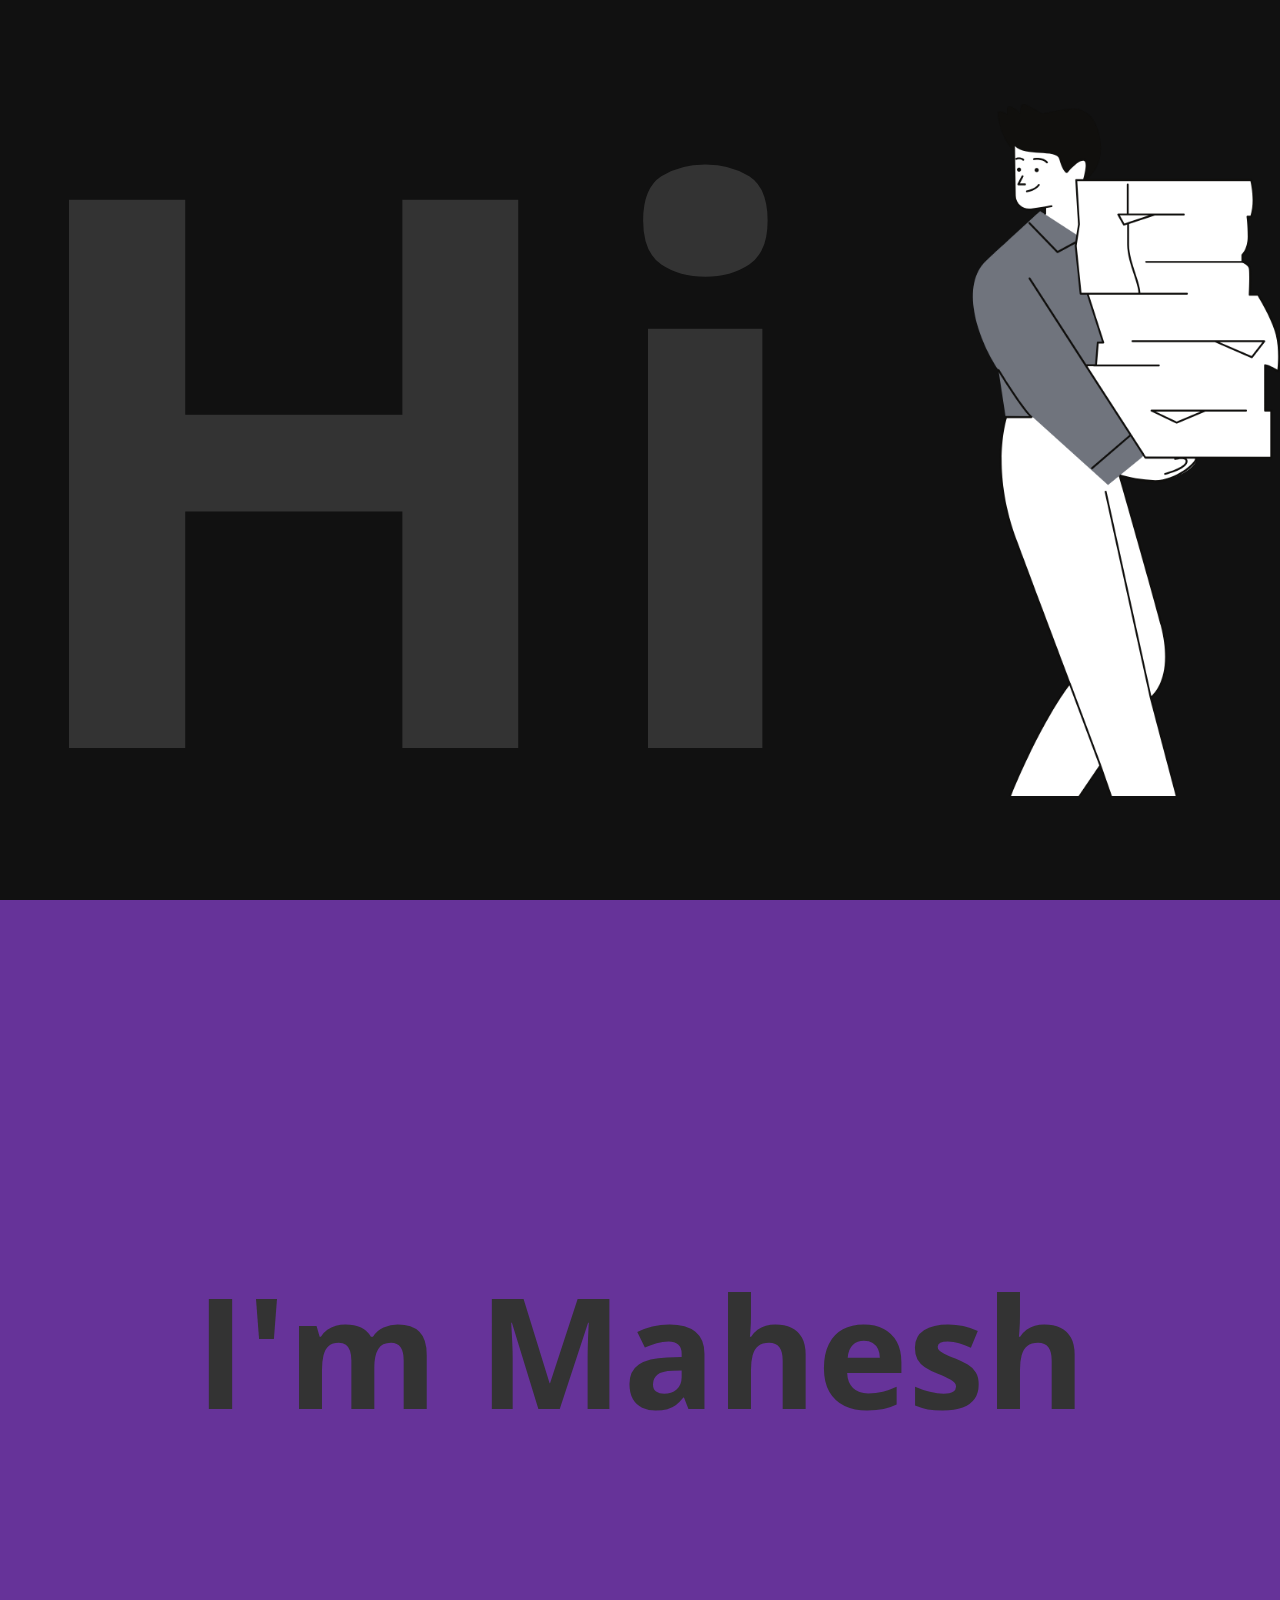
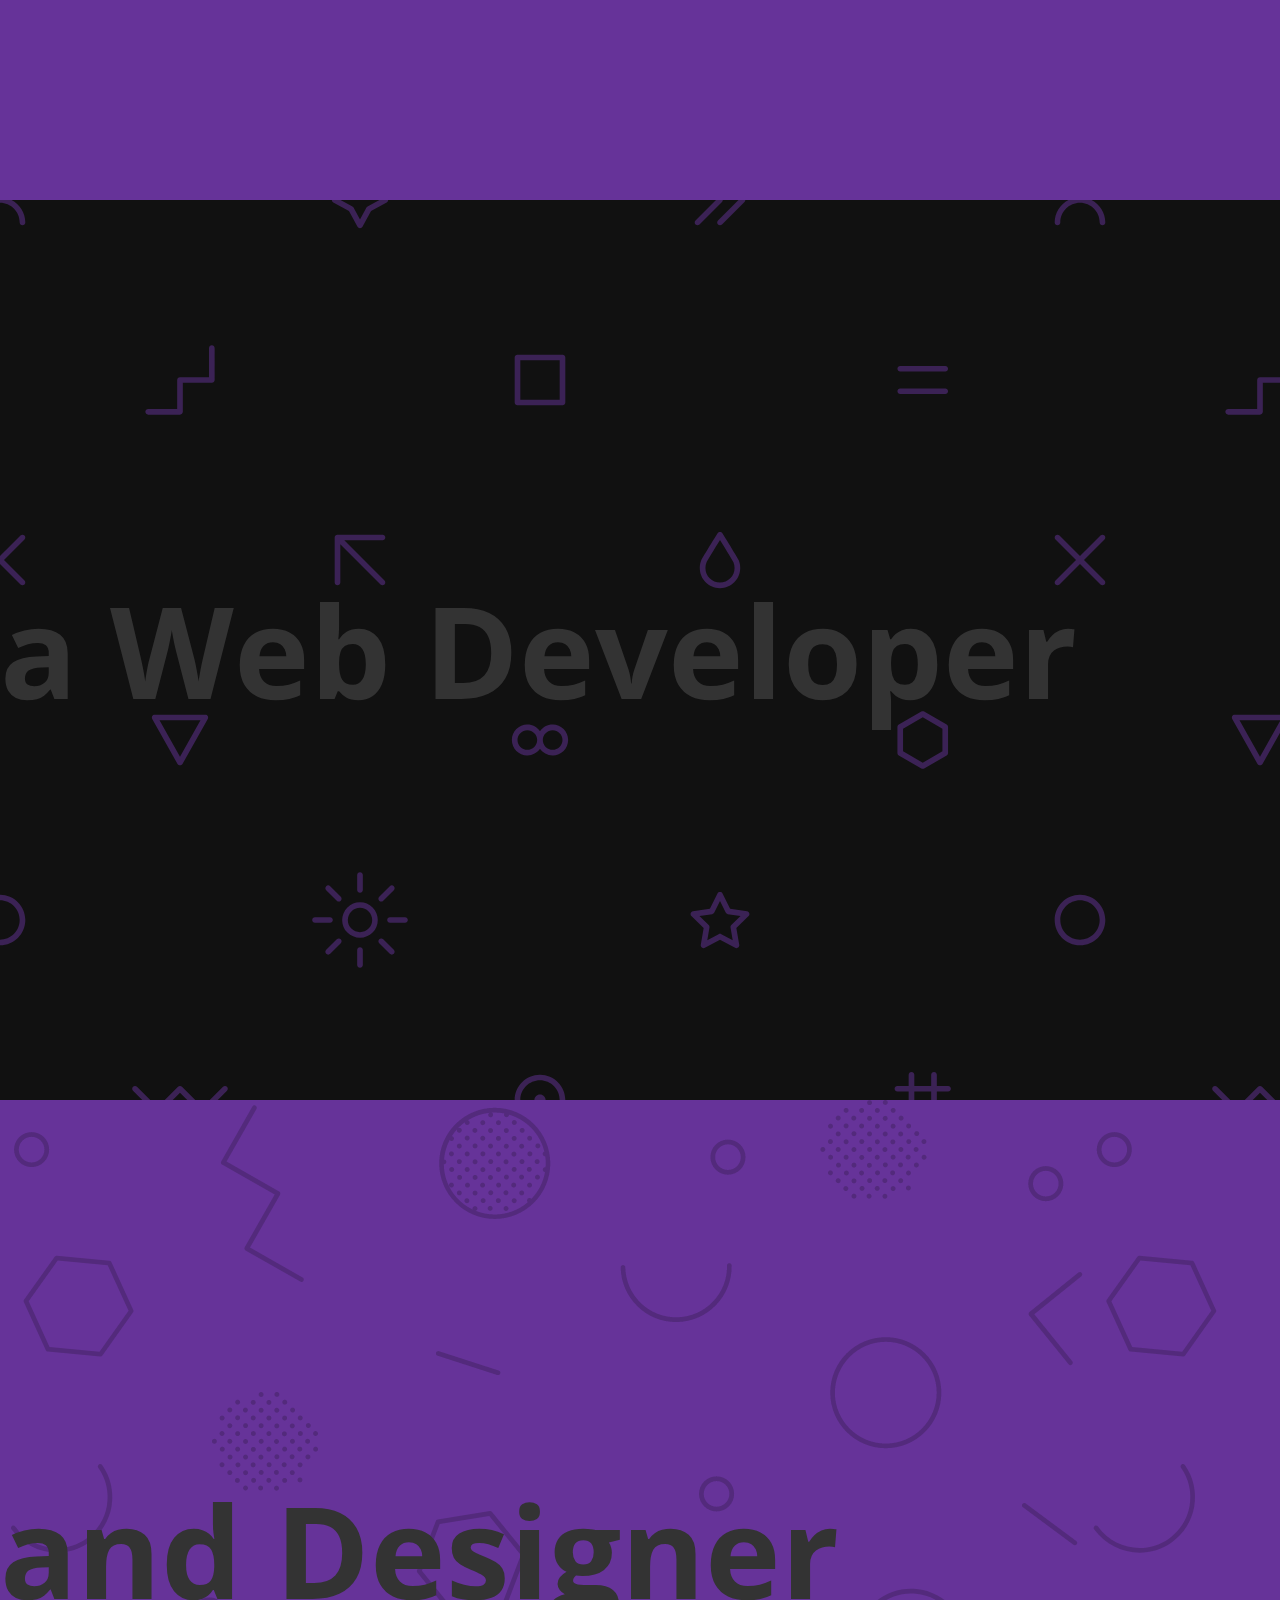
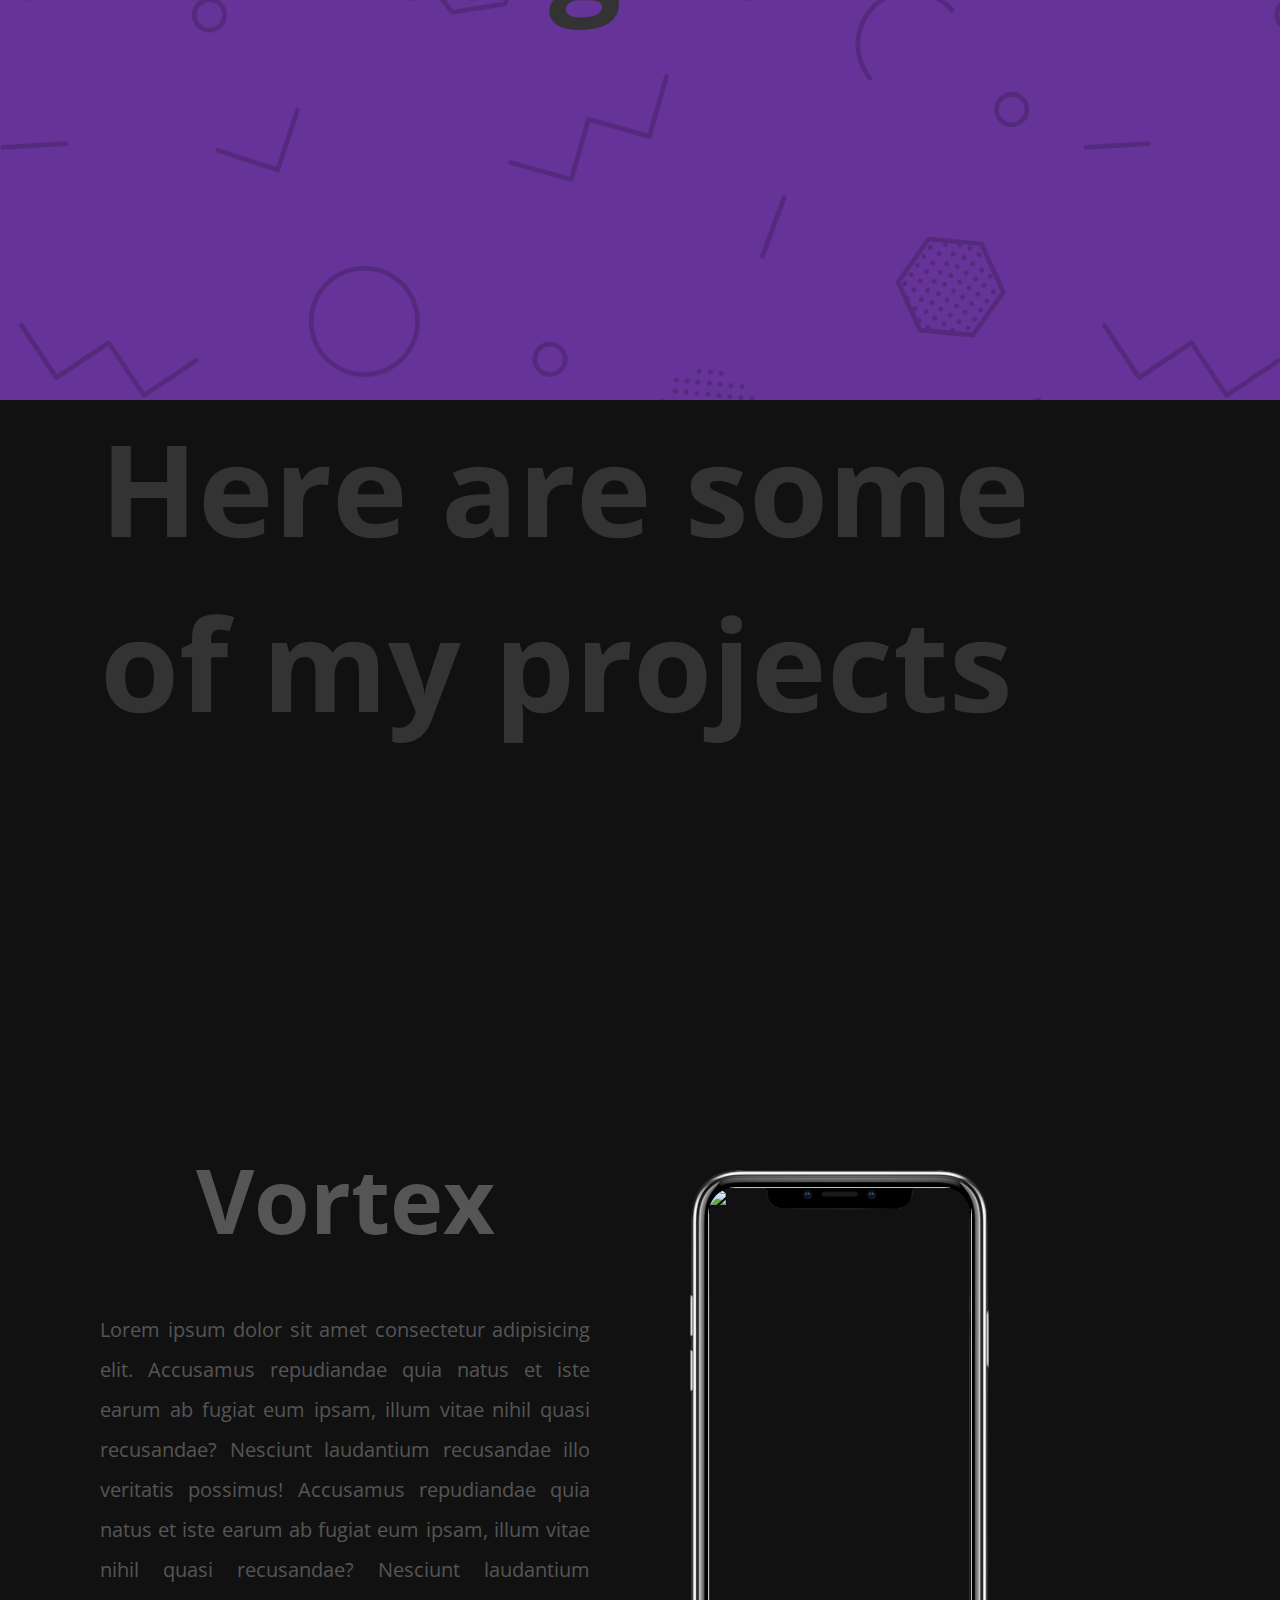
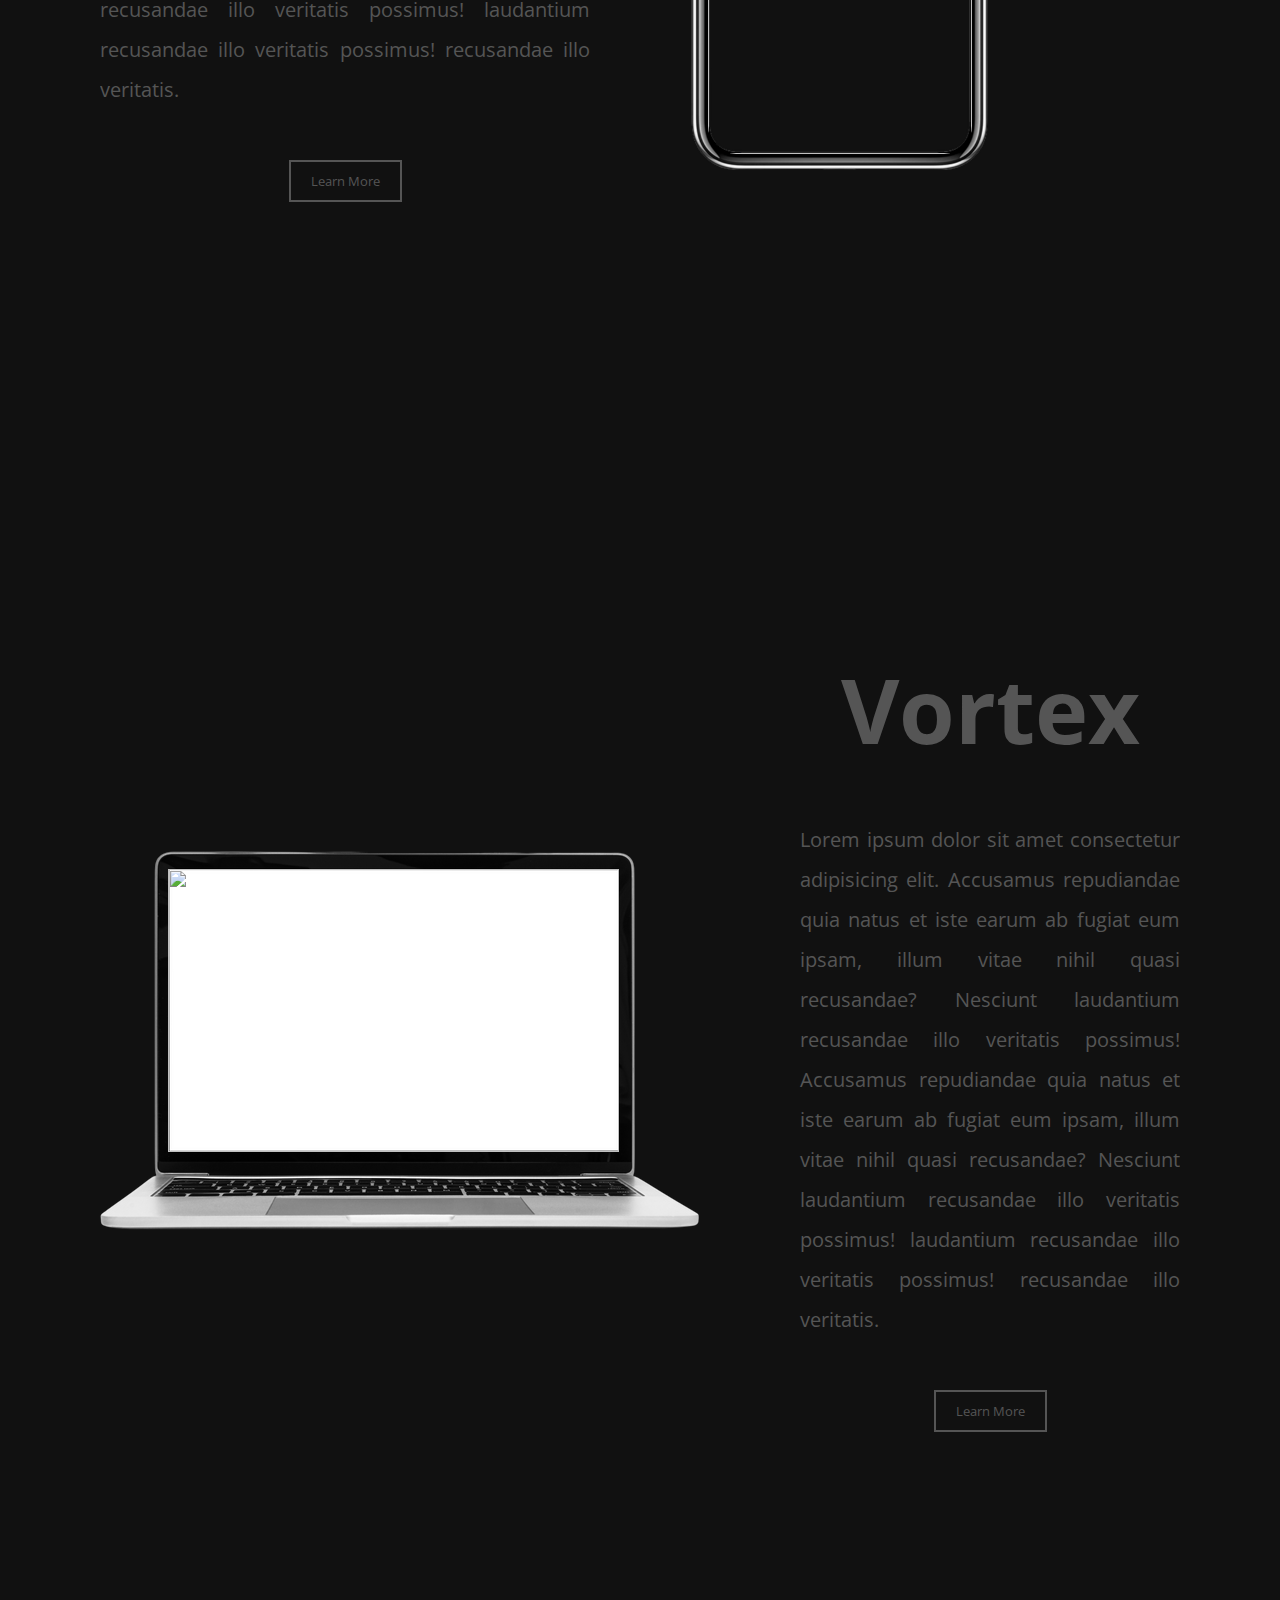
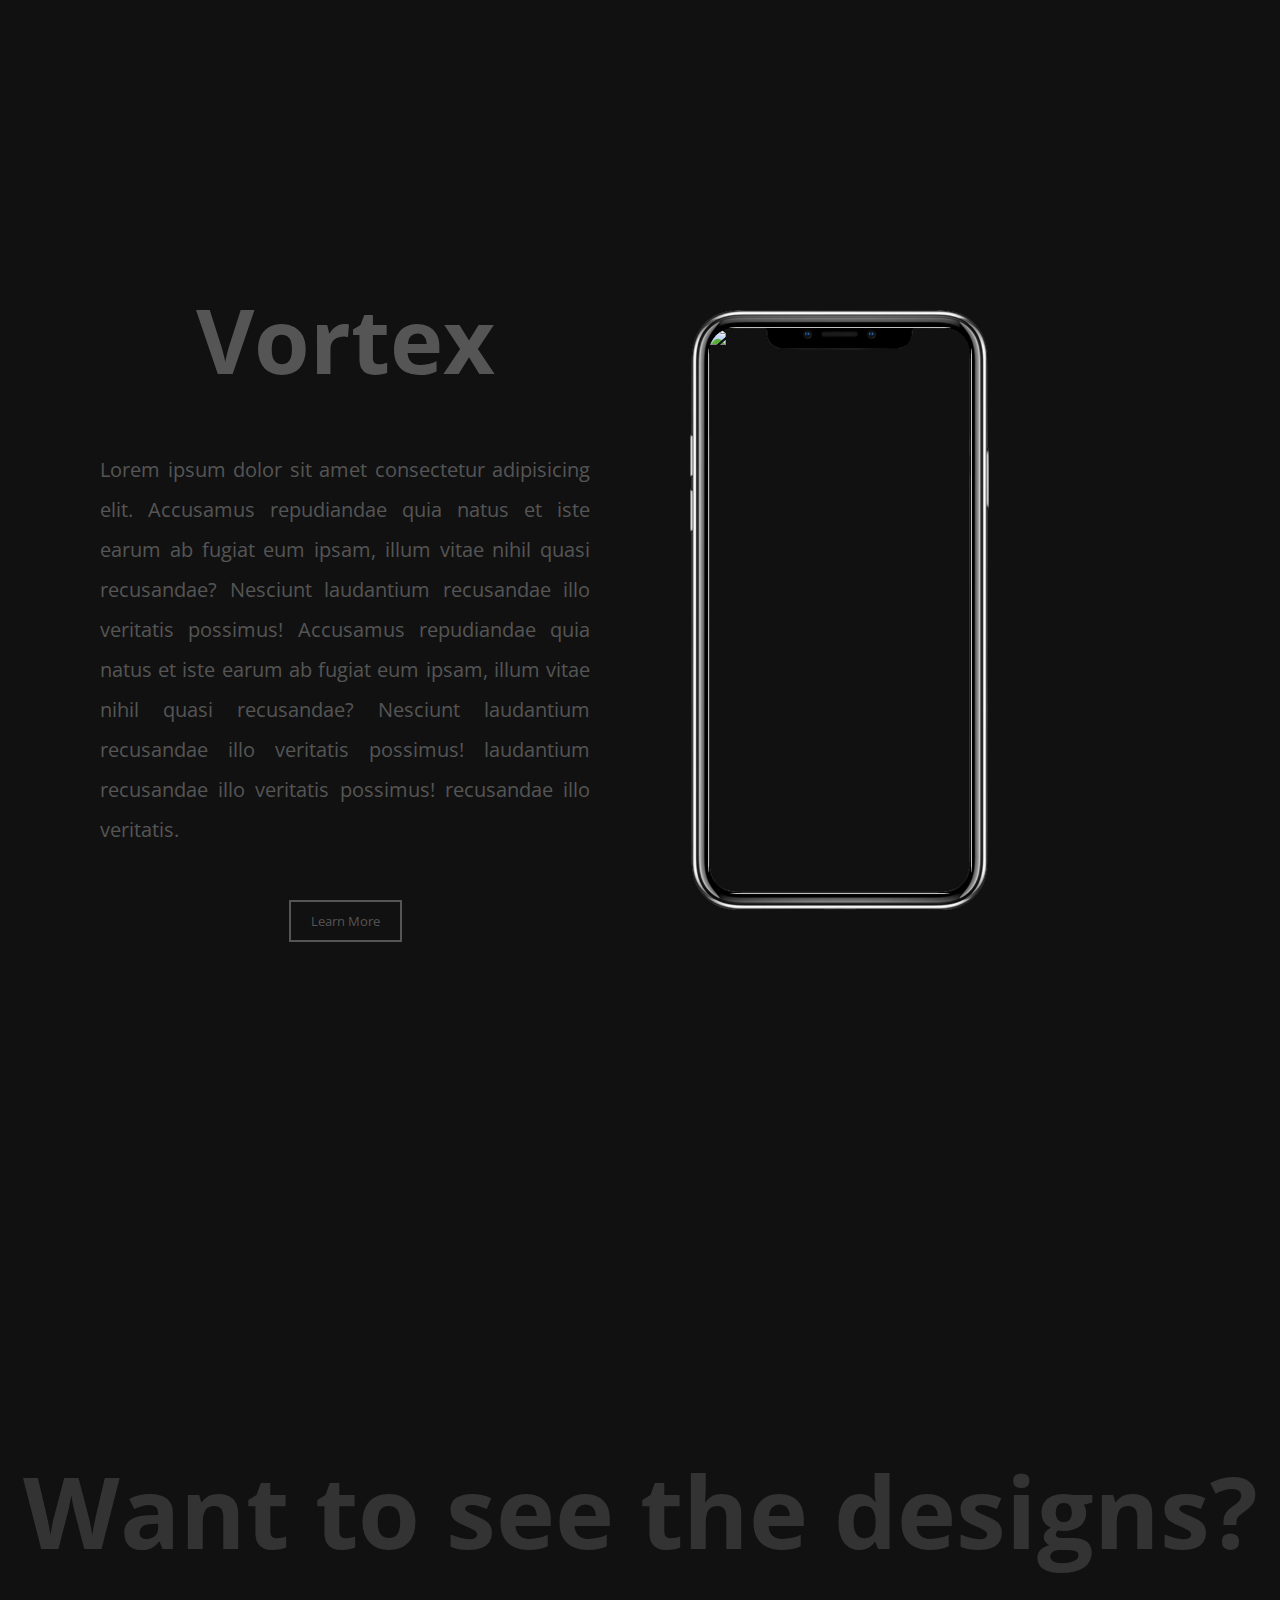
==== index.html @ a9315103 "v2.00.01" ====
<html lang="en">
  <head>
    <meta charset="UTF-8" />
    <meta http-equiv="X-UA-Compatible" content="IE=edge" />
    <meta name="viewport" content="width=device-width, initial-scale=1.0" />
    <title>Document</title>
    <link rel="stylesheet" href="./style.css" />
    <link
      href="https://fonts.googleapis.com/css2?family=Open+Sans:wght@300;400;500;600;700;800&display=swap"
      rel="stylesheet"
    />
  </head>
  <body>
    <div class="container">
      <!-- INTRODUCTION -->
      <div class="intro">
        <div class="salute">
          <div class="saluteTextContainer">
            <h1 class="saluteText">Hi</h1>
          </div>
          <div class="saluteImgContainer">
            <img src="./img/person.png" alt="" class="saluteImg" />
          </div>
        </div>
        <div class="nameContainer">
          <h2 class="name">I'm Mahesh</h2>
        </div>
        <div class="jobTitleContainer dark">
          <h2 class="jobTitle">a Web Developer</h2>
        </div>
        <div class="jobTitleContainer purple">
          <h2 class="jobTitle">and Designer</h2>
        </div>
      </div>
      <!-- PROJECTS -->
      <div class="projects">
        <h1 class="projectsTitle">Here are some of my projects</h1>
        <div class="project">
          <div class="phone">
            <img src="./img/phone.png" alt="" />
            <div class="phoneScreen">
              <img src="./img/phoneApp.png" alt="" class="phoneApp" />
            </div>
          </div>
          <div class="projectDetail">
            <h1 class="projectTitle">Vortex</h1>
            <p class="projectDesc">
              Lorem ipsum dolor sit amet consectetur adipisicing elit. Accusamus
              repudiandae quia natus et iste earum ab fugiat eum ipsam, illum
              vitae nihil quasi recusandae? Nesciunt laudantium recusandae illo
              veritatis possimus! Accusamus repudiandae quia natus et iste earum
              ab fugiat eum ipsam, illum vitae nihil quasi recusandae? Nesciunt
              laudantium recusandae illo veritatis possimus! laudantium
              recusandae illo veritatis possimus! recusandae illo veritatis.
            </p>
            <button class="projectButton">Learn More</button>
          </div>
        </div>
        <div class="project">
          <div class="laptop">
            <img src="./img/laptop.png" alt="" />
            <div class="laptopScreen">
              <img src="./img/laptopApp.png" alt="" class="laptopApp" />
            </div>
          </div>
          <div class="projectDetail">
            <h1 class="projectTitle">Vortex</h1>
            <p class="projectDesc">
              Lorem ipsum dolor sit amet consectetur adipisicing elit. Accusamus
              repudiandae quia natus et iste earum ab fugiat eum ipsam, illum
              vitae nihil quasi recusandae? Nesciunt laudantium recusandae illo
              veritatis possimus! Accusamus repudiandae quia natus et iste earum
              ab fugiat eum ipsam, illum vitae nihil quasi recusandae? Nesciunt
              laudantium recusandae illo veritatis possimus! laudantium
              recusandae illo veritatis possimus! recusandae illo veritatis.
            </p>
            <button class="projectButton">Learn More</button>
          </div>
        </div>
        <div class="project">
          <div class="phone">
            <img src="./img/phone.png" alt="" />
            <div class="phoneScreen">
              <img src="./img/phoneApp.png" alt="" class="phoneApp" />
            </div>
          </div>
          <div class="projectDetail">
            <h1 class="projectTitle">Vortex</h1>
            <p class="projectDesc">
              Lorem ipsum dolor sit amet consectetur adipisicing elit. Accusamus
              repudiandae quia natus et iste earum ab fugiat eum ipsam, illum
              vitae nihil quasi recusandae? Nesciunt laudantium recusandae illo
              veritatis possimus! Accusamus repudiandae quia natus et iste earum
              ab fugiat eum ipsam, illum vitae nihil quasi recusandae? Nesciunt
              laudantium recusandae illo veritatis possimus! laudantium
              recusandae illo veritatis possimus! recusandae illo veritatis.
            </p>
            <button class="projectButton">Learn More</button>
          </div>
        </div>
      </div>
      <!-- GITHUB -->
      <div class="githubContainer">
        <h1 class="githubTitle"><a href="https://drive.google.com/drive/folders/1Fed4JRxrimyX63q8cF1xbkT1k_Ne8HgR?usp=drive_link">Want to see the designs?</a></h1>
        <div class="githubChart">
          <div class="dates">
            <span>Jan</span>
            <span>Feb</span>
            <span>Mar</span>
            <span>Apr</span>
            <span>May</span>
            <span>Jun</span>
            <span>Jul</span>
            <span>Agu</span>
            <span>Sep</span>
            <span>Oct</span>
            <span>Nov</span>
            <span>Dec</span>
          </div>
          <div class="boxContainer"></div>
          <h1 class="githubTitle">ON GITHUB</h1>
        </div>
        <div class="githubSm">
          <a href="">
            <img src="./img/github.png" alt="" />
          </a>
          <h2>Find Me on Github</h2>
        </div>
      </div>
    </div>
    <script src="./app.js"></script>
  </body>
</html>
---- style.css ----
* {
  padding: 0;
  margin: 0;
  font-family: "Open Sans", sans-serif;
}

.container {
  background-color: #111;
  overflow: hidden;
}

.salute {
  height: 100vh;
  display: flex;
  align-items: center;
  overflow: hidden;
}

a {
  color: #333 !important;

  text-decoration: none;
}

.saluteTextContainer {
  flex: 3;
}

.saluteImgContainer {
  flex: 1;
}

.saluteText {
  color: #333;
  font-size: 60vw;
  cursor: default;
}

.saluteImg {
  width: 100%;
}

.nameContainer {
  height: 100vh;
  background-color: rebeccapurple;
}

.name {
  font-size: 12vw;
  color: #333;
  cursor: default;
  text-align: center;
  line-height: 100vh;
}

.jobTitleContainer {
  height: 100vh;
}

.dark {
  background: url("./img/bg1.png");
}

.purple {
  background: rebeccapurple url("./img/bg2.png");
}

.jobTitle {
  font-size: 10vw;
  color: #333;
  line-height: 100vh;
  cursor: default;
}

.projects {
  display: flex;
  flex-direction: column;
  gap: 30vh;
  padding: 0px 100px;
}

.projectsTitle {
  font-size: 10vw;
  color: #333;
}

.project {
  display: flex;
  align-items: center;
  gap: 100px;
  height: 100vh;
  overflow: hidden;
}

.project:nth-child(2n) {
  flex-direction: row-reverse;
}

.phone {
  flex: 1;
  width: 300px;
  height: 600px;
  position: relative;
}

.phoneScreen {
  width: 264px;
  height: 567px;
  position: absolute;
  top: 17px;
  left: 18px;
  border-radius: 28px;
  overflow: scroll;
}

.phoneScreen::-webkit-scrollbar {
  display: none;
}

.phoneApp {
  width: 100%;
}

.projectDetail {
  flex: 1;
  display: flex;
  flex-direction: column;
  gap: 50px;
  align-items: center;
}

.projectTitle {
  font-size: 7vw;
  color: #555;
}

.projectDesc {
  font-size: 20px;
  color: #555;
  text-align: justify;
  line-height: 40px;
}

.projectButton {
  padding: 10px 20px;
  background-color: transparent;
  border: 2px solid #555;
  color: #555;
  cursor: pointer;
  position: relative;
  overflow: hidden;
}

.projectButton::after {
  content: "View Demo";
  width: 100%;
  height: 100%;
  position: absolute;
  top: 0;
  left: -100%;
  transition: 1s all;
  display: flex;
  align-items: center;
  justify-content: center;
  background-color: #555;
  color: #222;
}

.projectButton:hover.projectButton::after {
  transform: translateX(100%);
}

.laptop {
  width: 600px;
  height: 379px;
  flex: 1;
  position: relative;
}

.laptopScreen {
  width: 451px;
  height: 283px;
  position: absolute;
  top: 18px;
  left: 68px;
  overflow: scroll;
}

.laptopApp {
  width: 100%;
}

.laptopScreen::-webkit-scrollbar {
  display: none;
}

.githubContainer {
  height: 100vh;
  display: flex;
  flex-direction: column;
  align-items: center;
  justify-content: space-around;
}

.githubTitle {
  cursor: pointer;
  font-size: 100px;
  color: #333 !important;
}

.githubChart {
  display: none;
  width: 820px;
  text-align: center;
}

.dates {
  padding: 10px;
  color: #555;
  font-size: 12px;
  display: flex;
  justify-content: space-between;
}

.boxContainer {
  display: flex;
  flex-wrap: wrap;
  gap: 5px;
}

.box {
  width: 15px;
  height: 15px;
  background-color: #171c25;
  border-radius: 2px;
  cursor: pointer;
  transition: 3s all ease;
}

.active:nth-child(4n) {
  background-color: #195b2c;
}

.githubChart:hover .active:nth-child(2n+1) {
  background-color: #195b2c;
}

.githubChart:hover .active:nth-child(2n) {
  background-color: #063f24;
}

.githubSm {
  display: none;
}

@media screen and (max-width:1024px) {

  .projects {
    padding: 0 30px;
    text-align: center;
  }

  .project {
    flex-direction: column;
    height: max-content;
  }

  .project:nth-child(2n) {
    flex-direction: column;
  }

  .phone,
  .laptop {
    transform: none !important;
  }

  .githubChart {
    display: none;
  }

  .githubTitle {
    color: white;
    text-align: center;
    font-size: 10vw;
  }

  .githubSm {
    display: none;
    flex-direction: column;
    align-items: center;
    gap: 20px;
    color: #555;
    font-size: 30px;
    text-align: center;
  }
}
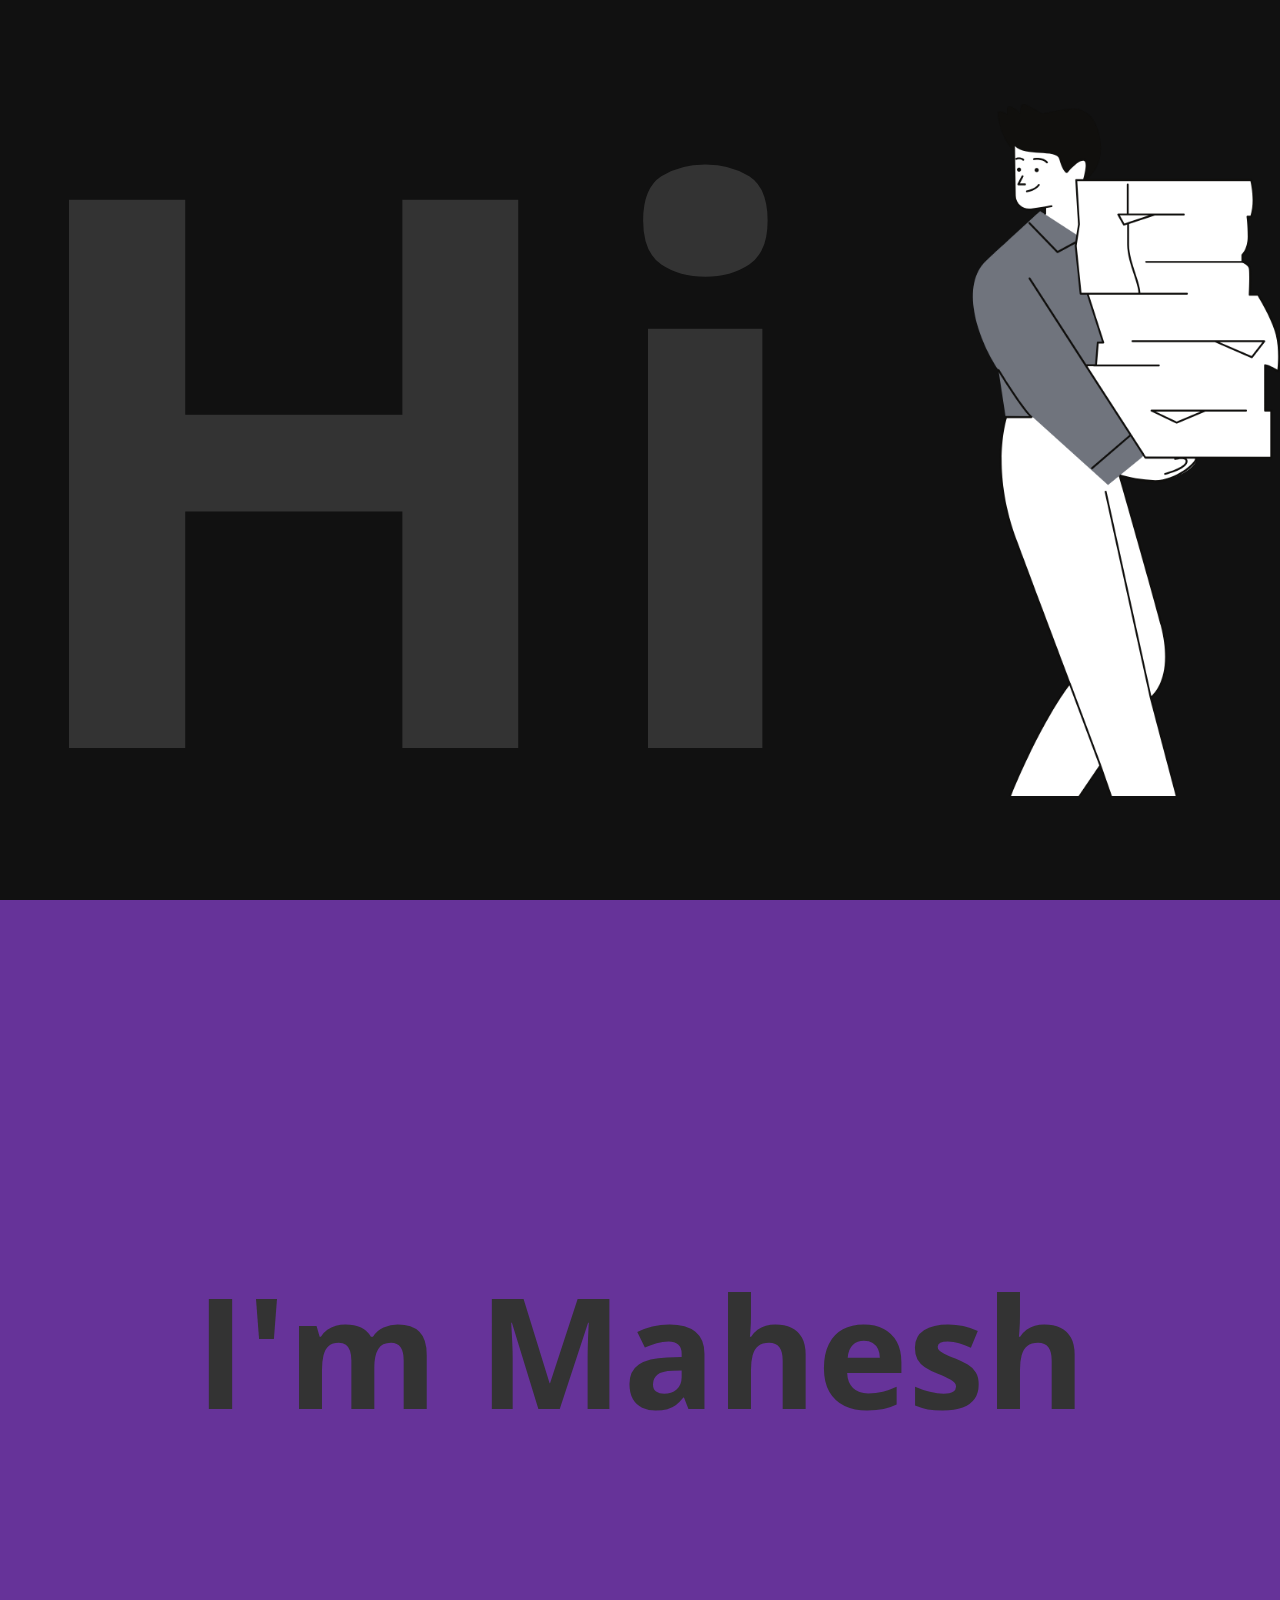
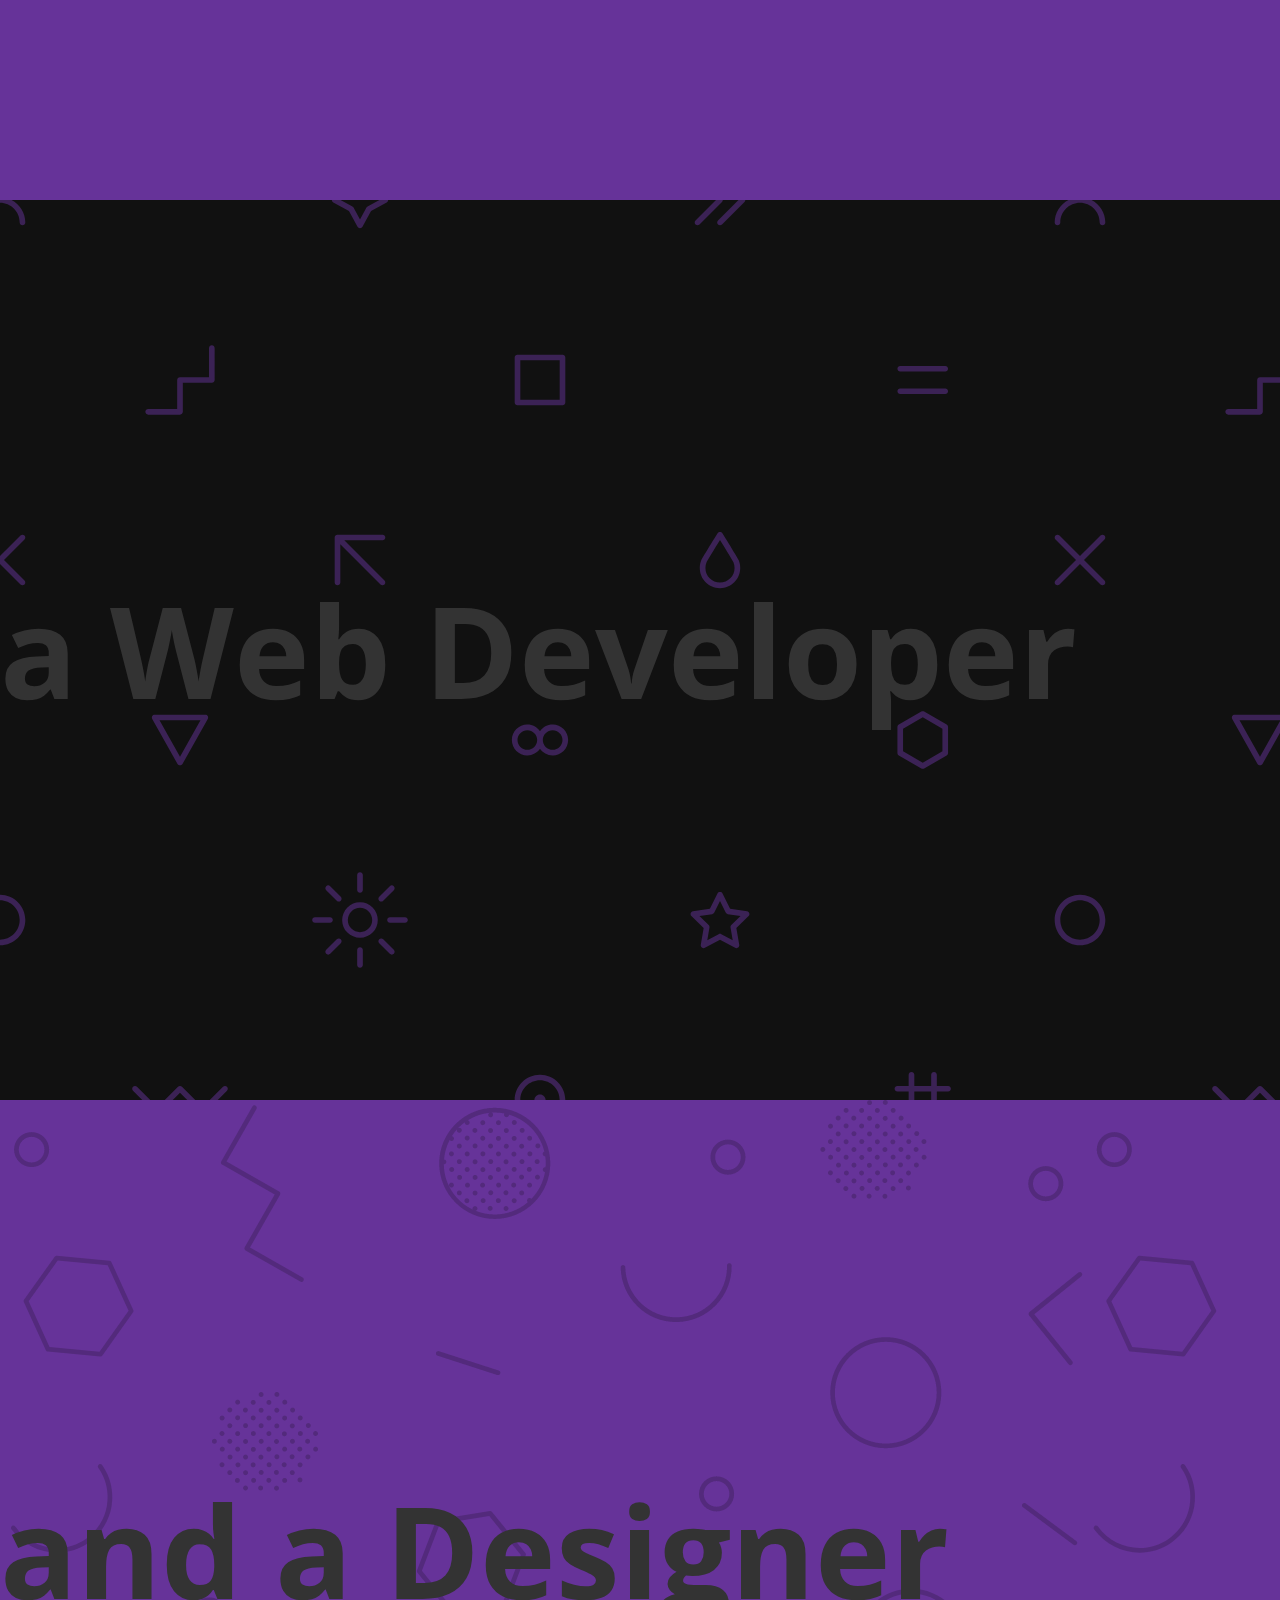
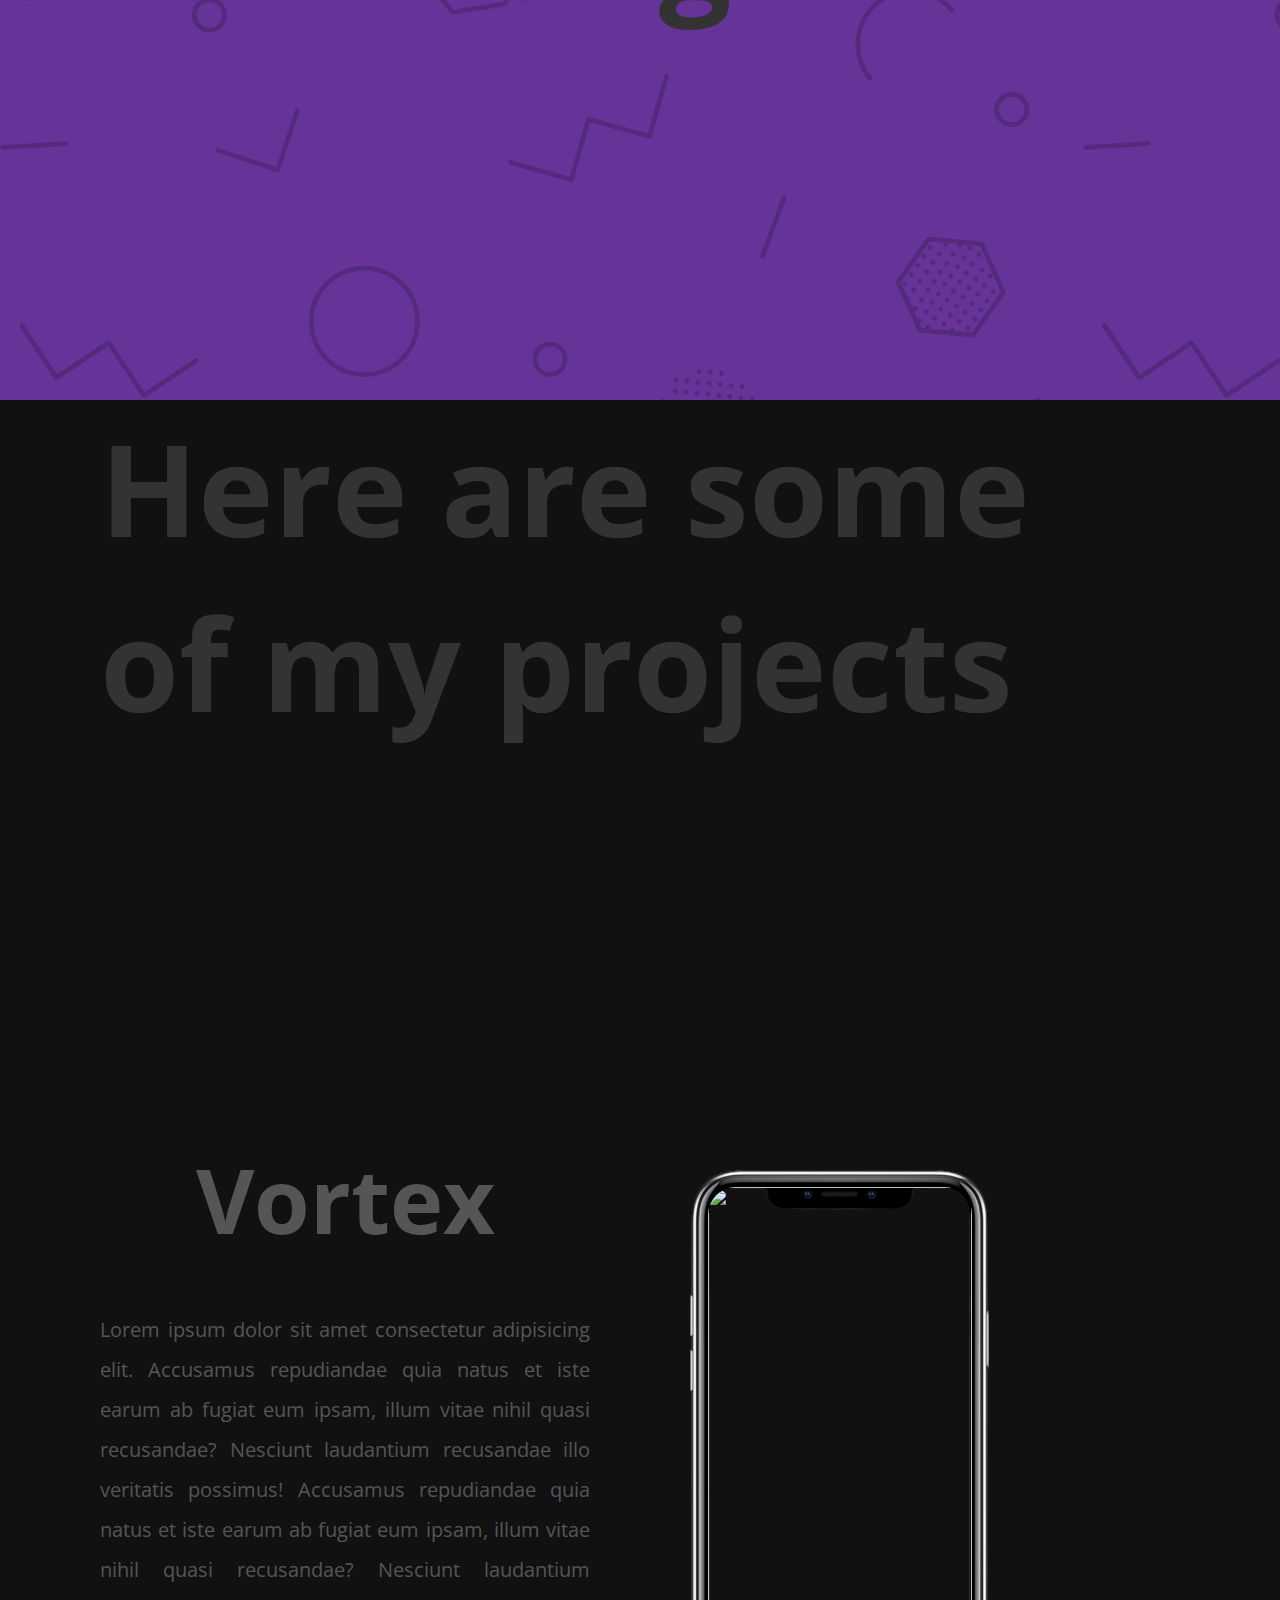
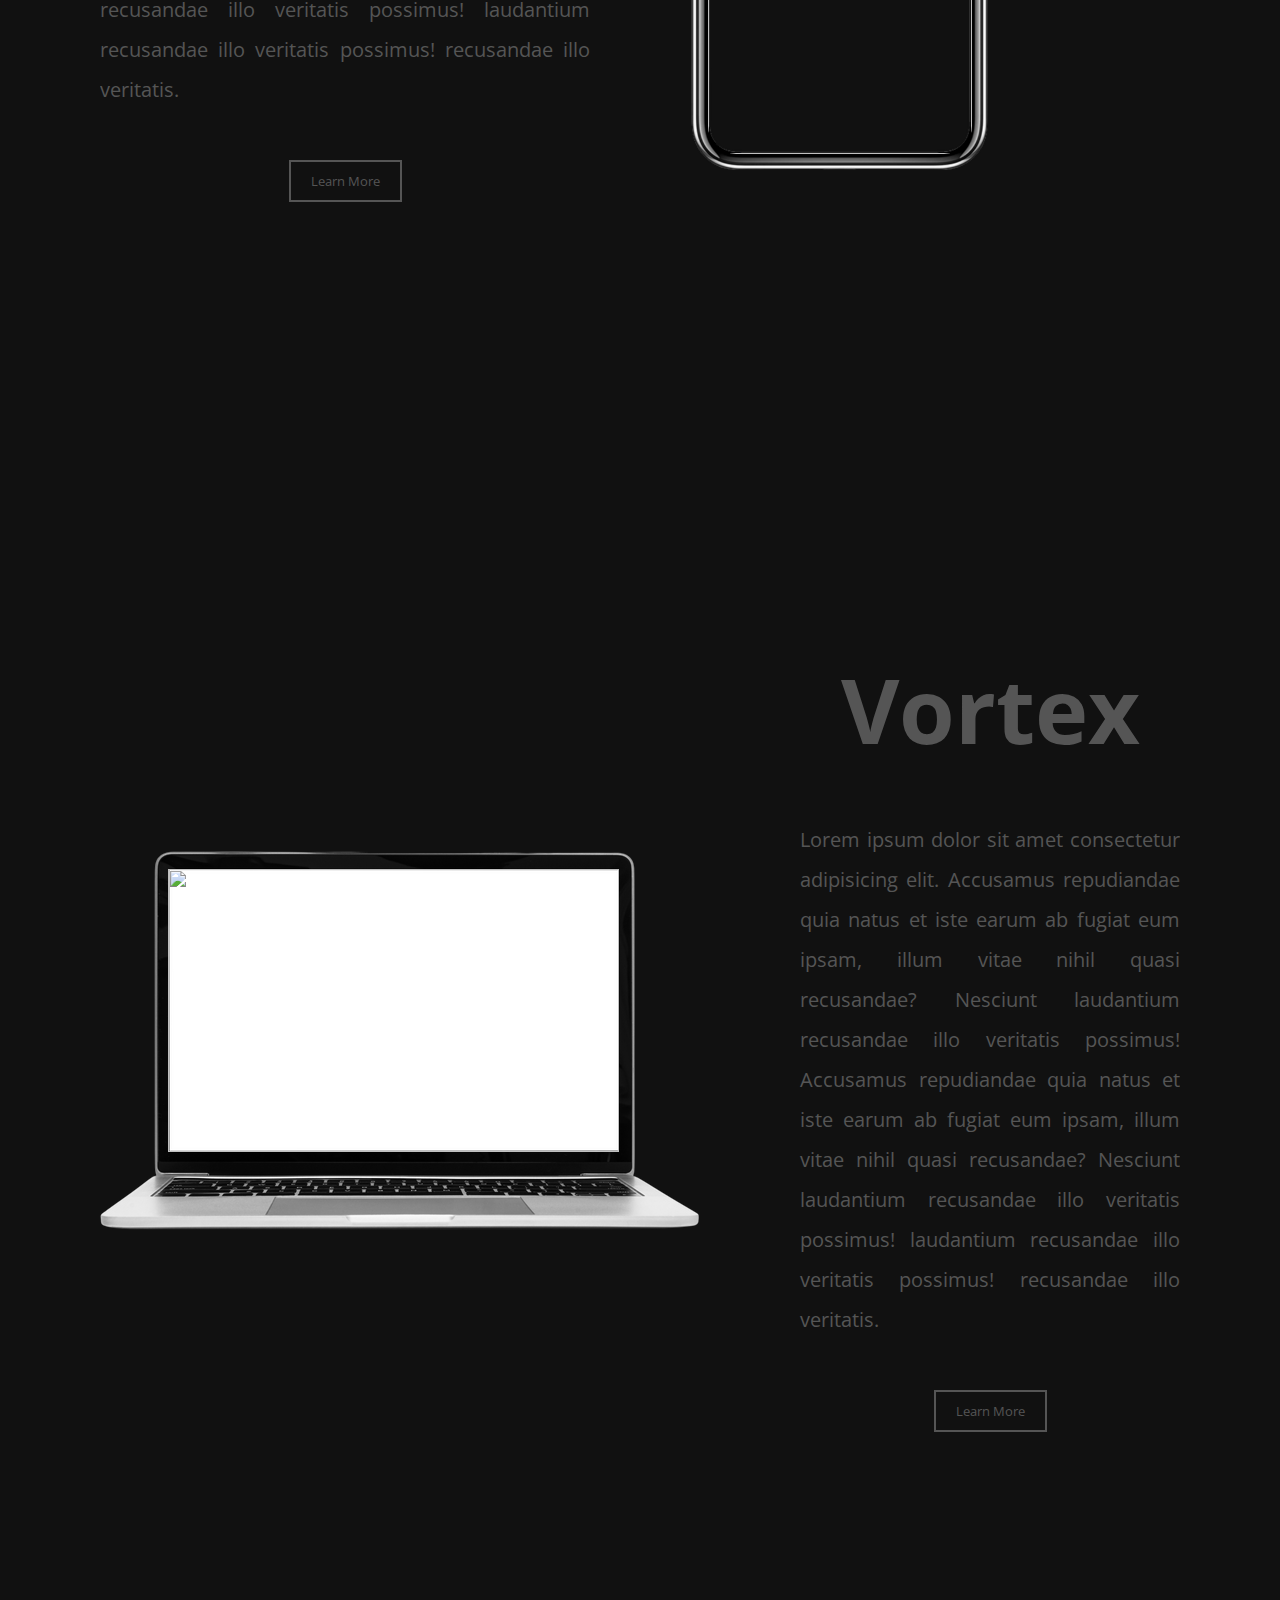
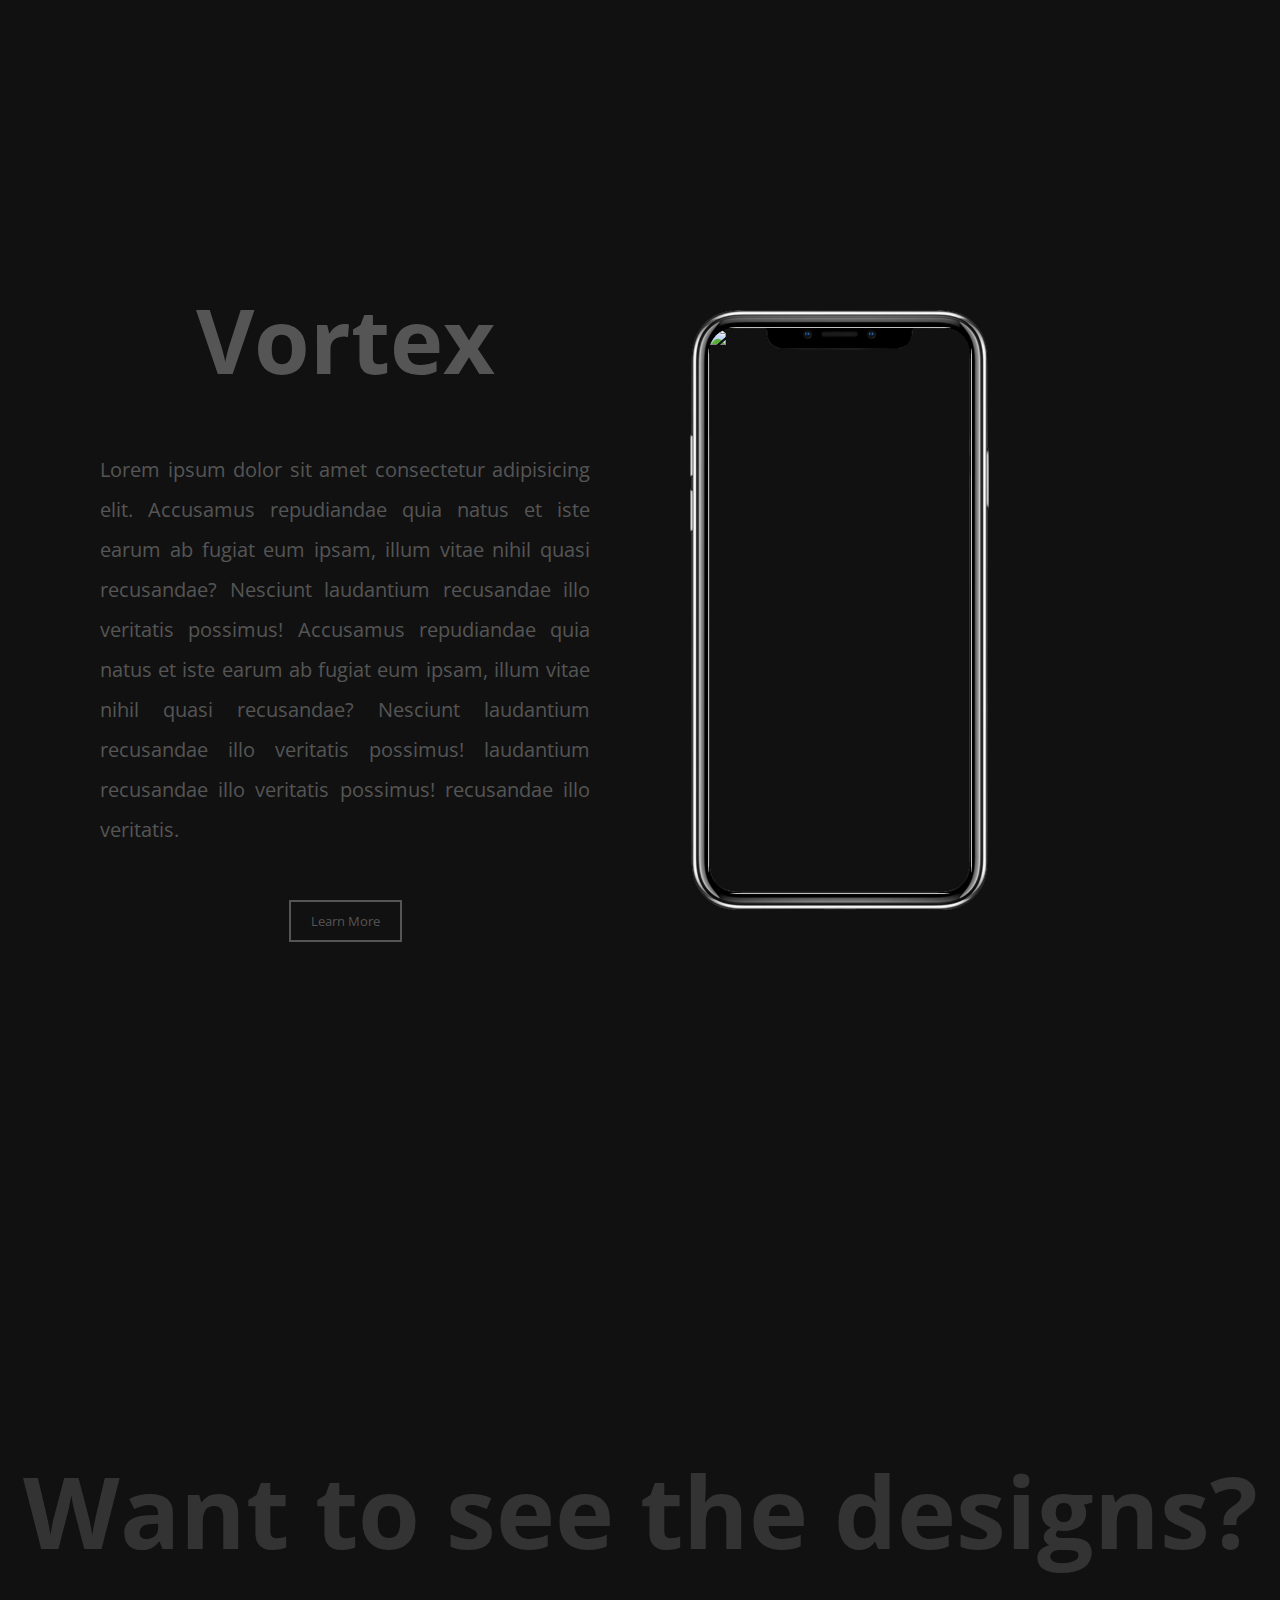
==== commit ff0718d0: "v2.00.02" ====
--- a/index.html
+++ b/index.html
@@ -29,7 +29,7 @@
           <h2 class="jobTitle">a Web Developer</h2>
         </div>
         <div class="jobTitleContainer purple">
-          <h2 class="jobTitle">and Designer</h2>
+          <h2 class="jobTitle">and a Designer</h2>
         </div>
       </div>
       <!-- PROJECTS -->
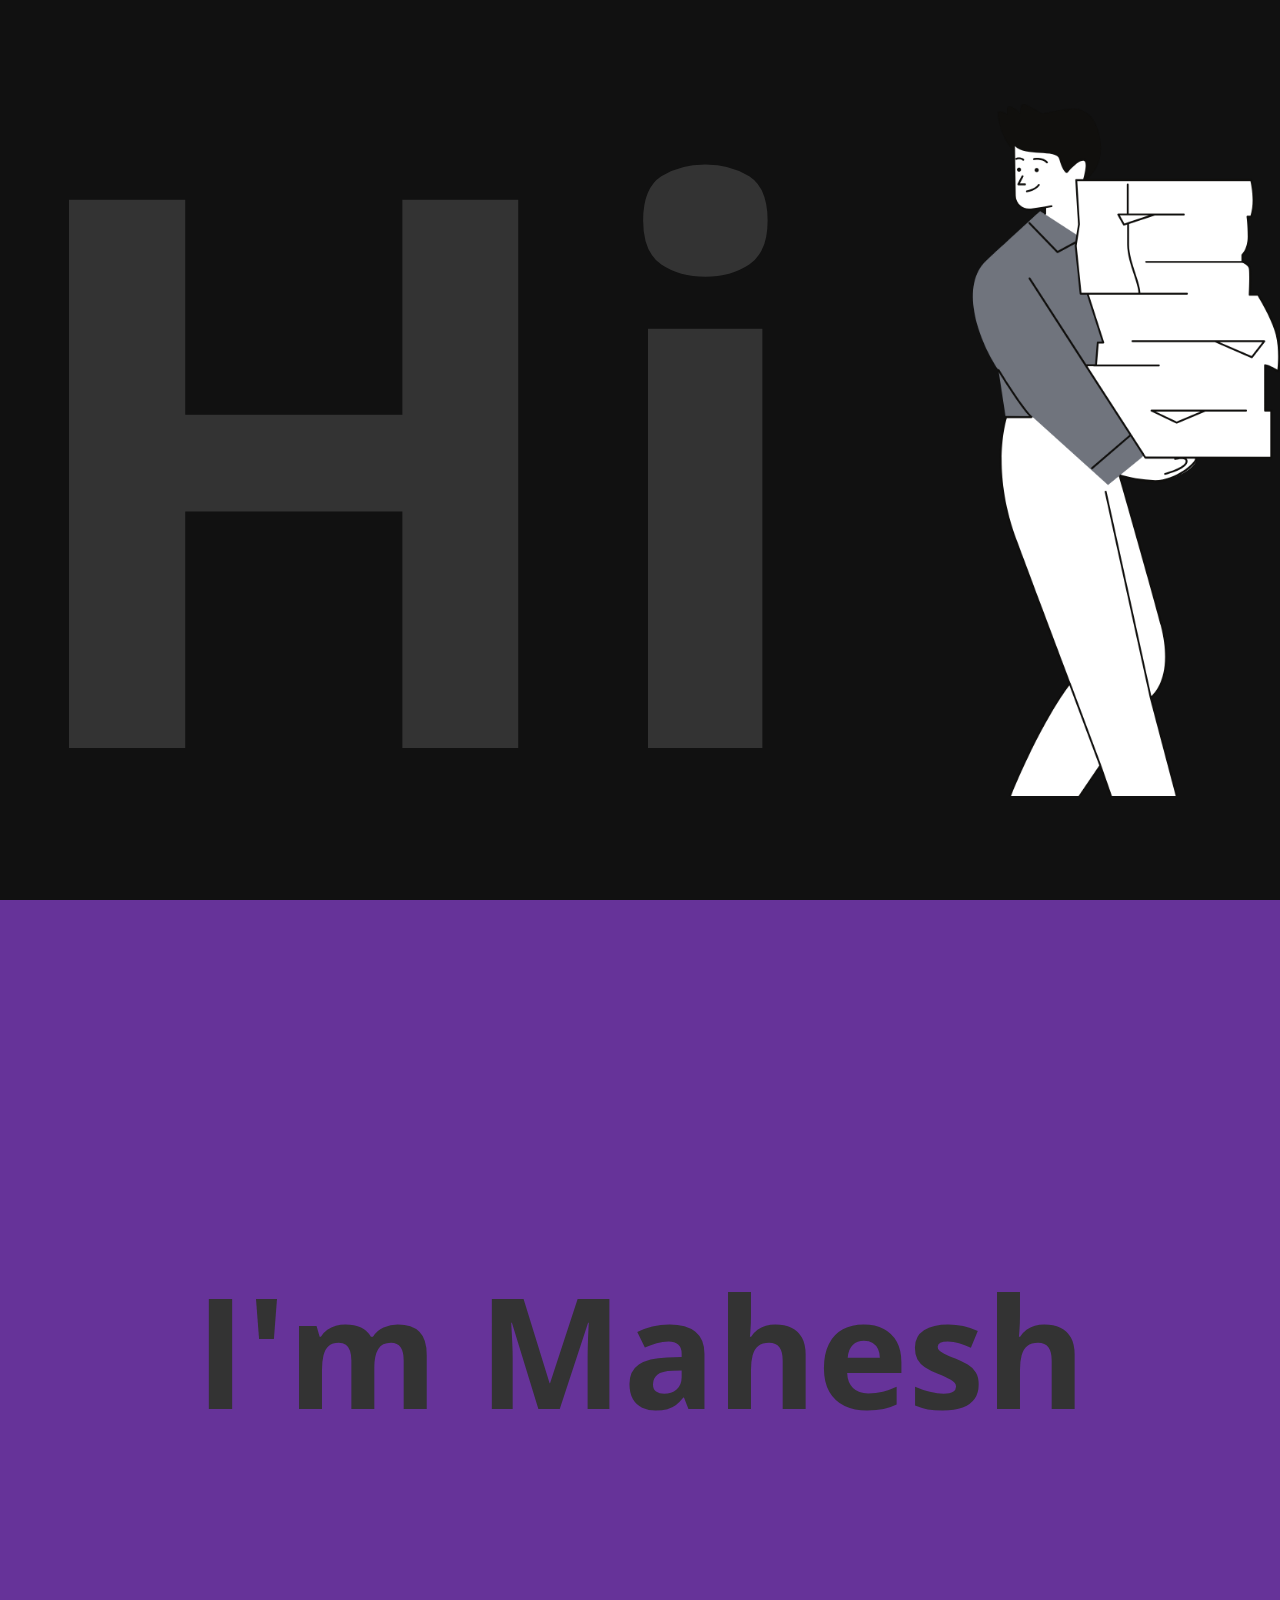
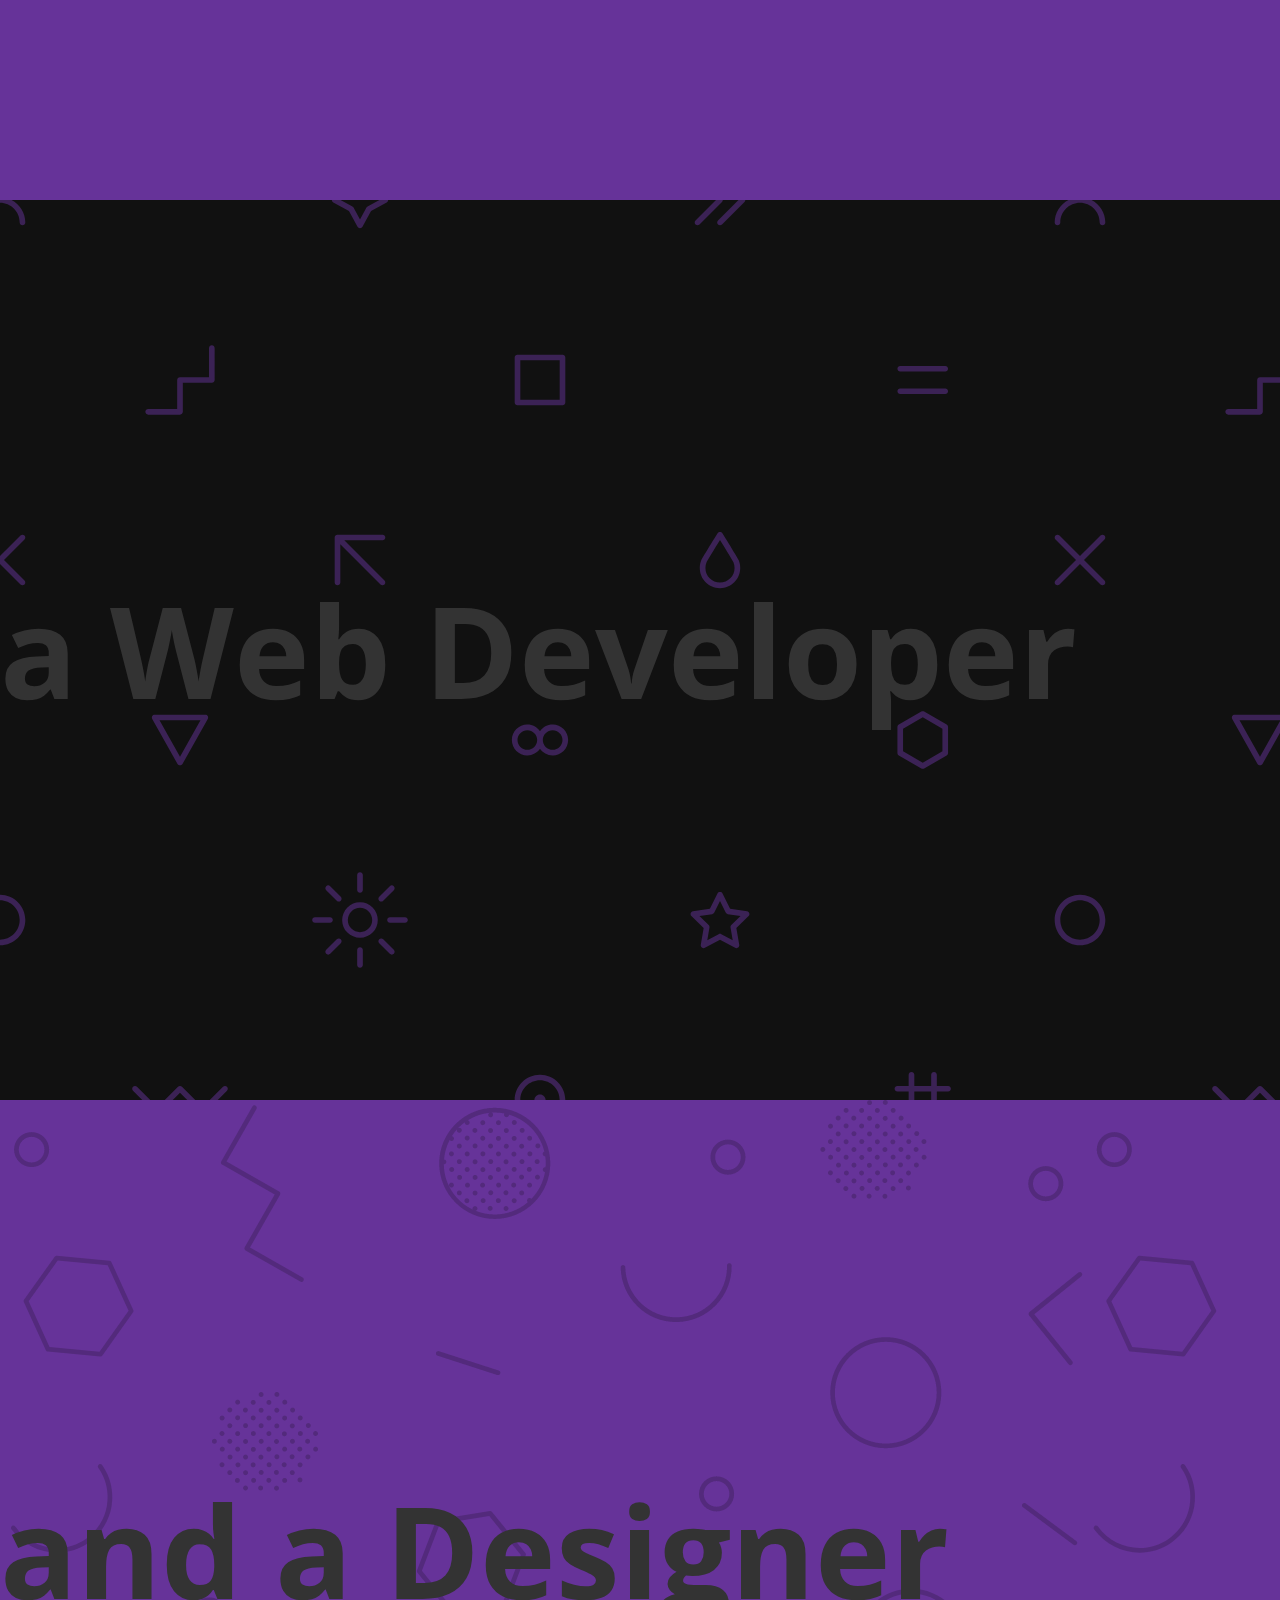
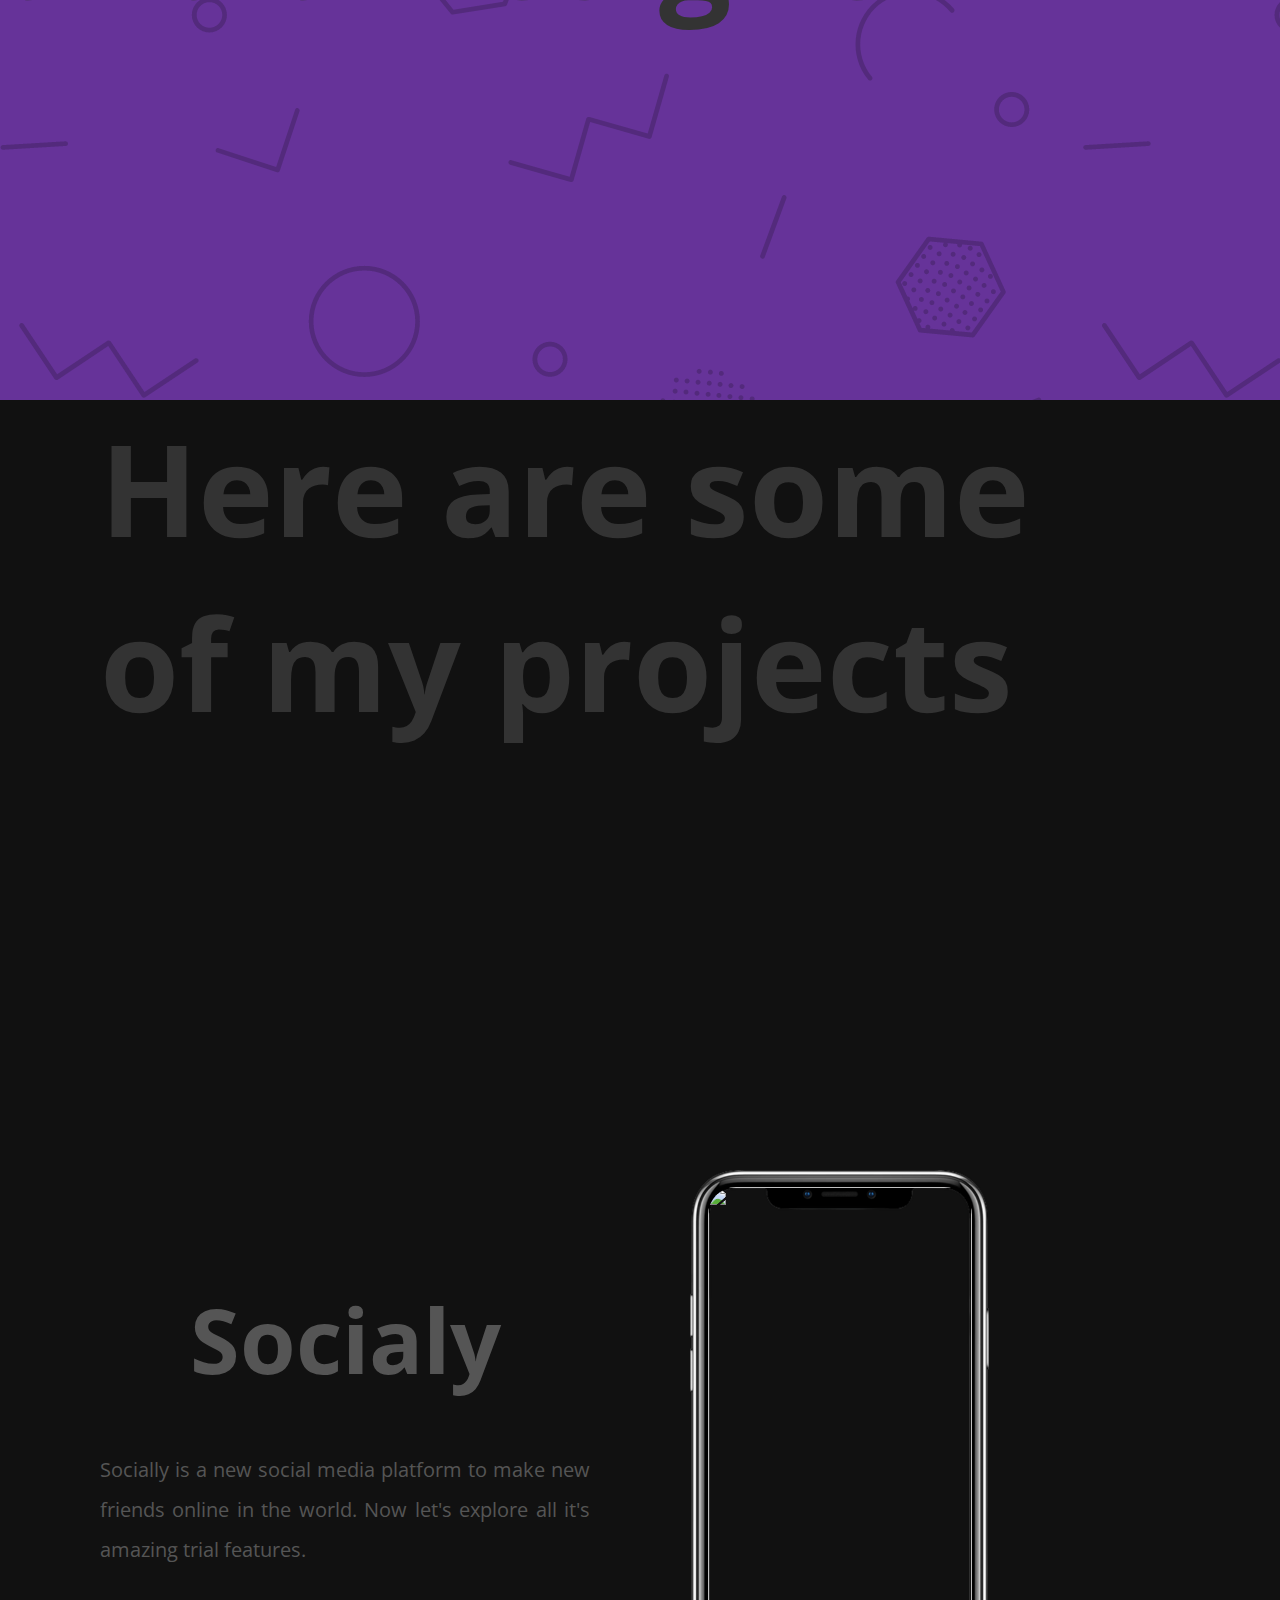
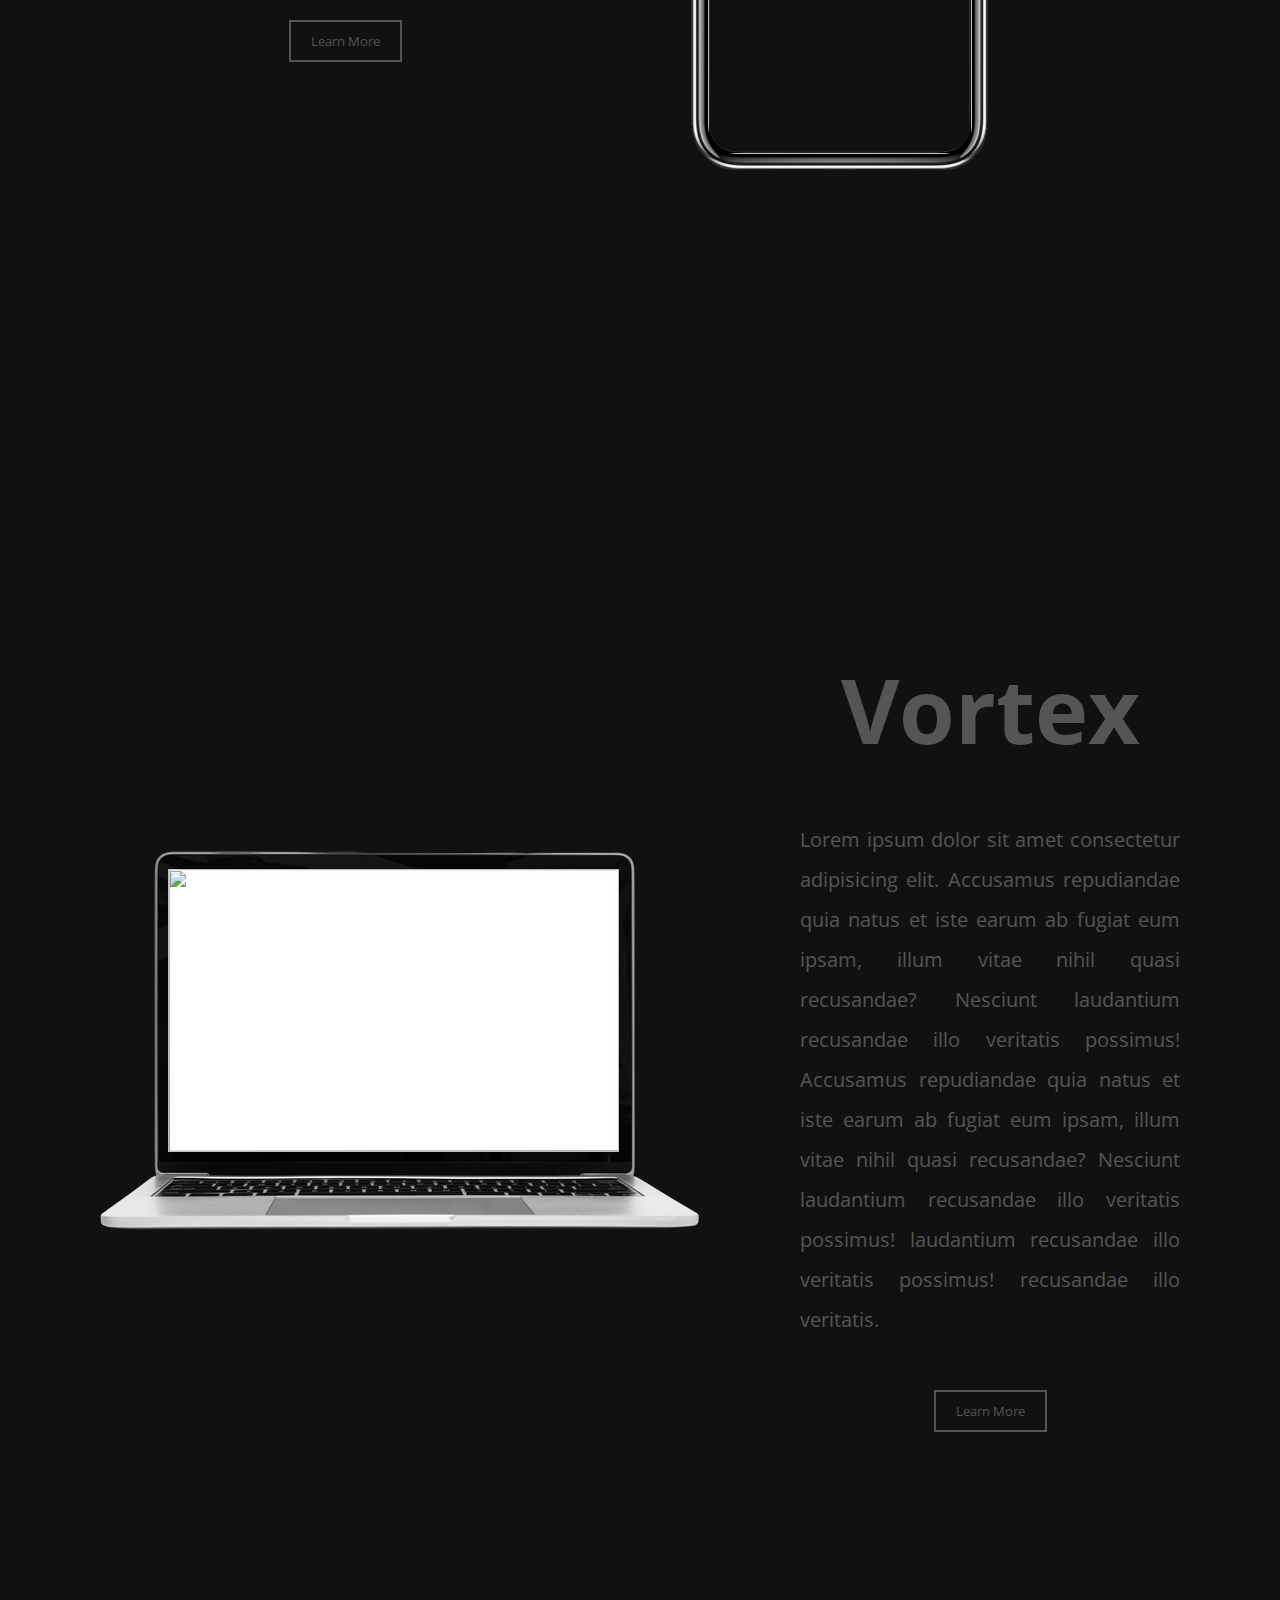
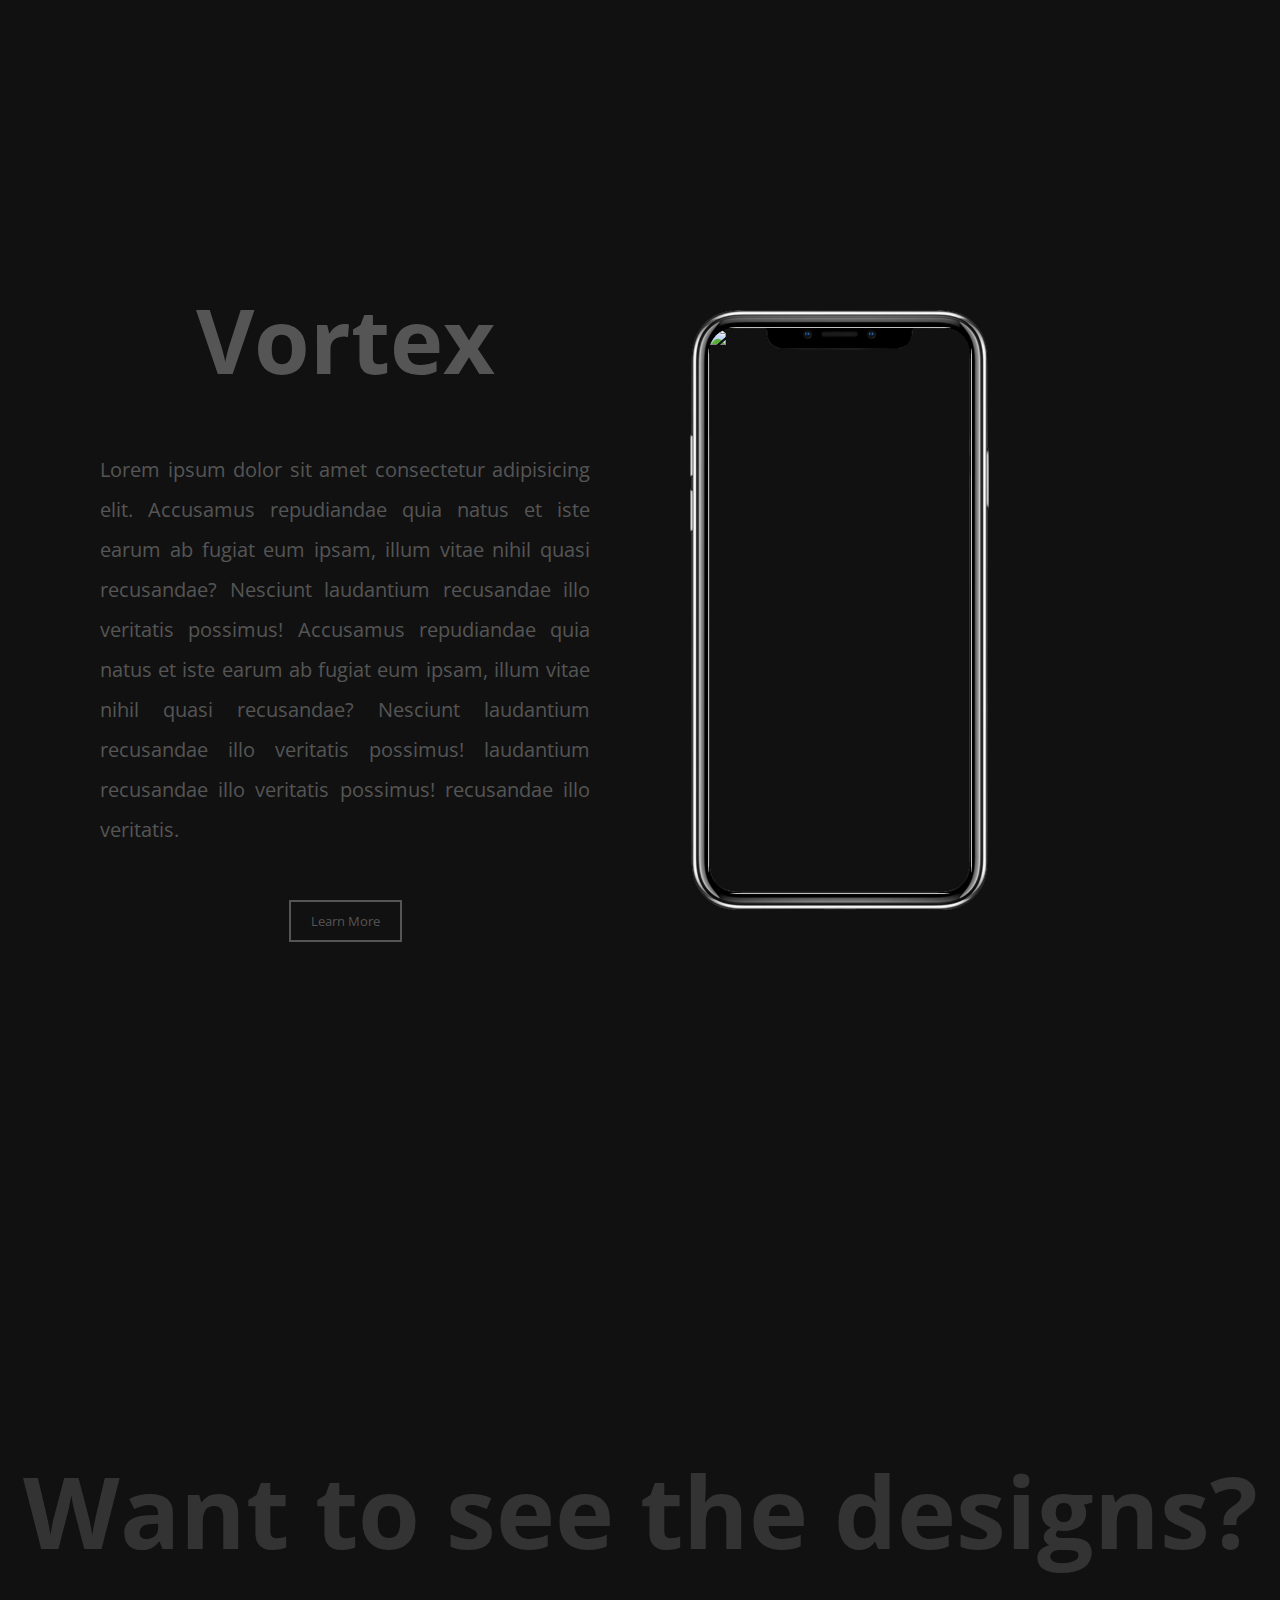
==== commit 45e0a276: "v2.00.03" ====
--- a/index.html
+++ b/index.html
@@ -39,19 +39,14 @@
           <div class="phone">
             <img src="./img/phone.png" alt="" />
             <div class="phoneScreen">
-              <img src="./img/phoneApp.png" alt="" class="phoneApp" />
+              <img src="./media/3.png.png" alt="" class="phoneApp" />
             </div>
           </div>
           <div class="projectDetail">
-            <h1 class="projectTitle">Vortex</h1>
+            <h1 class="projectTitle">Socialy</h1>
             <p class="projectDesc">
-              Lorem ipsum dolor sit amet consectetur adipisicing elit. Accusamus
-              repudiandae quia natus et iste earum ab fugiat eum ipsam, illum
-              vitae nihil quasi recusandae? Nesciunt laudantium recusandae illo
-              veritatis possimus! Accusamus repudiandae quia natus et iste earum
-              ab fugiat eum ipsam, illum vitae nihil quasi recusandae? Nesciunt
-              laudantium recusandae illo veritatis possimus! laudantium
-              recusandae illo veritatis possimus! recusandae illo veritatis.
+              Socially is a new social media platform to make new friends
+              online in the world. Now let's explore all it's amazing trial features.
             </p>
             <button class="projectButton">Learn More</button>
           </div>
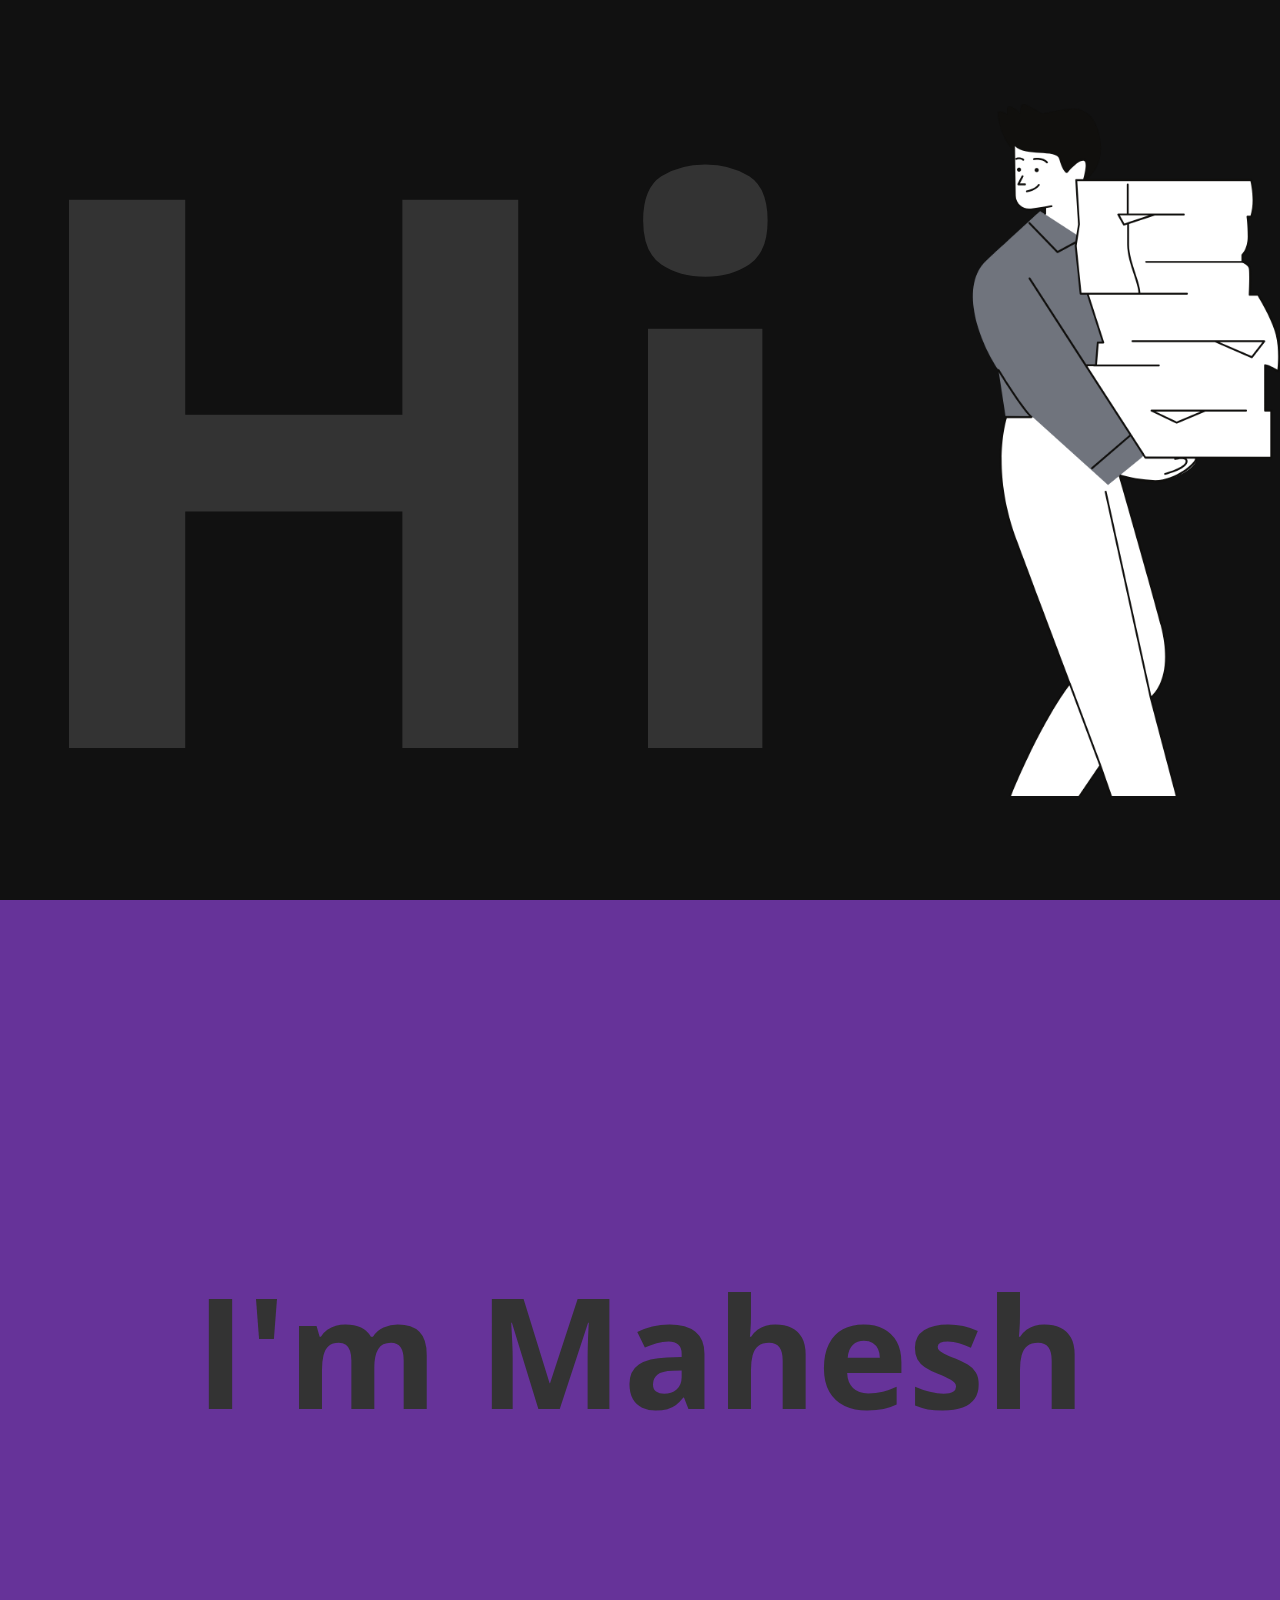
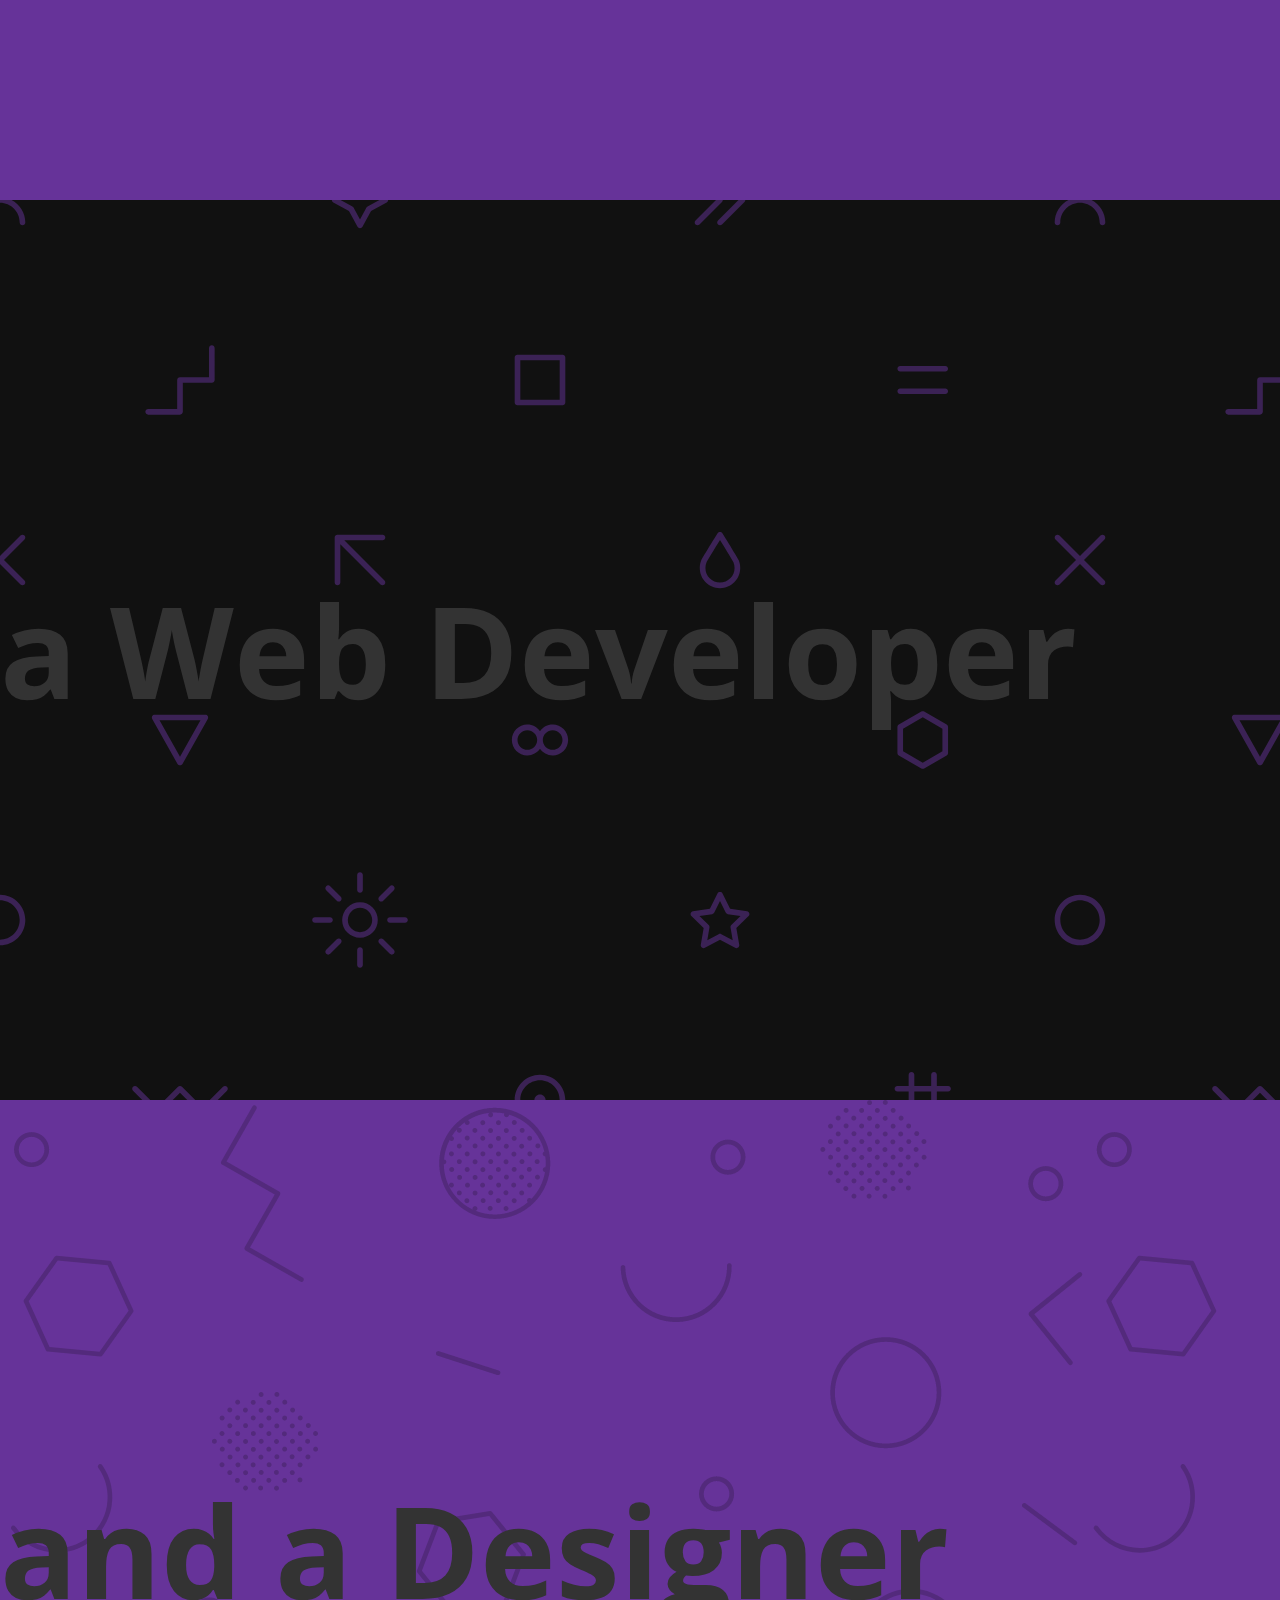
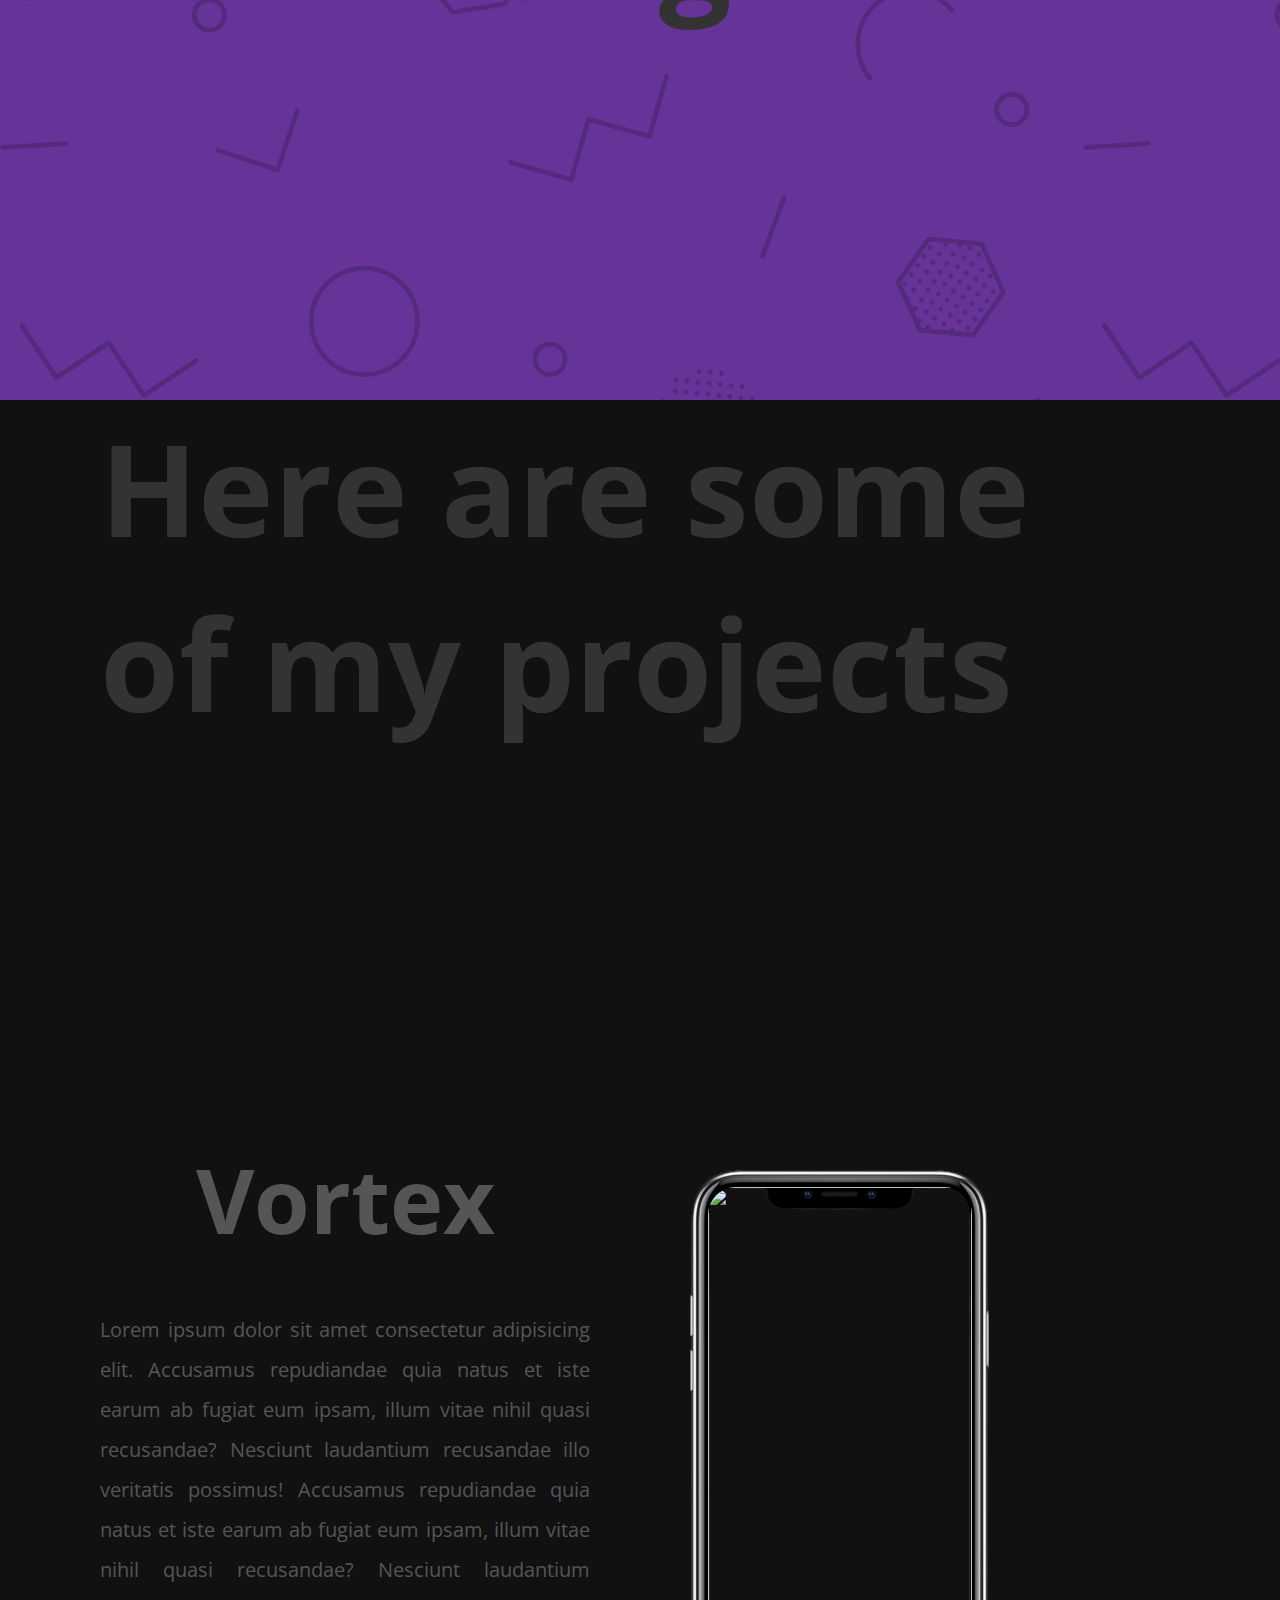
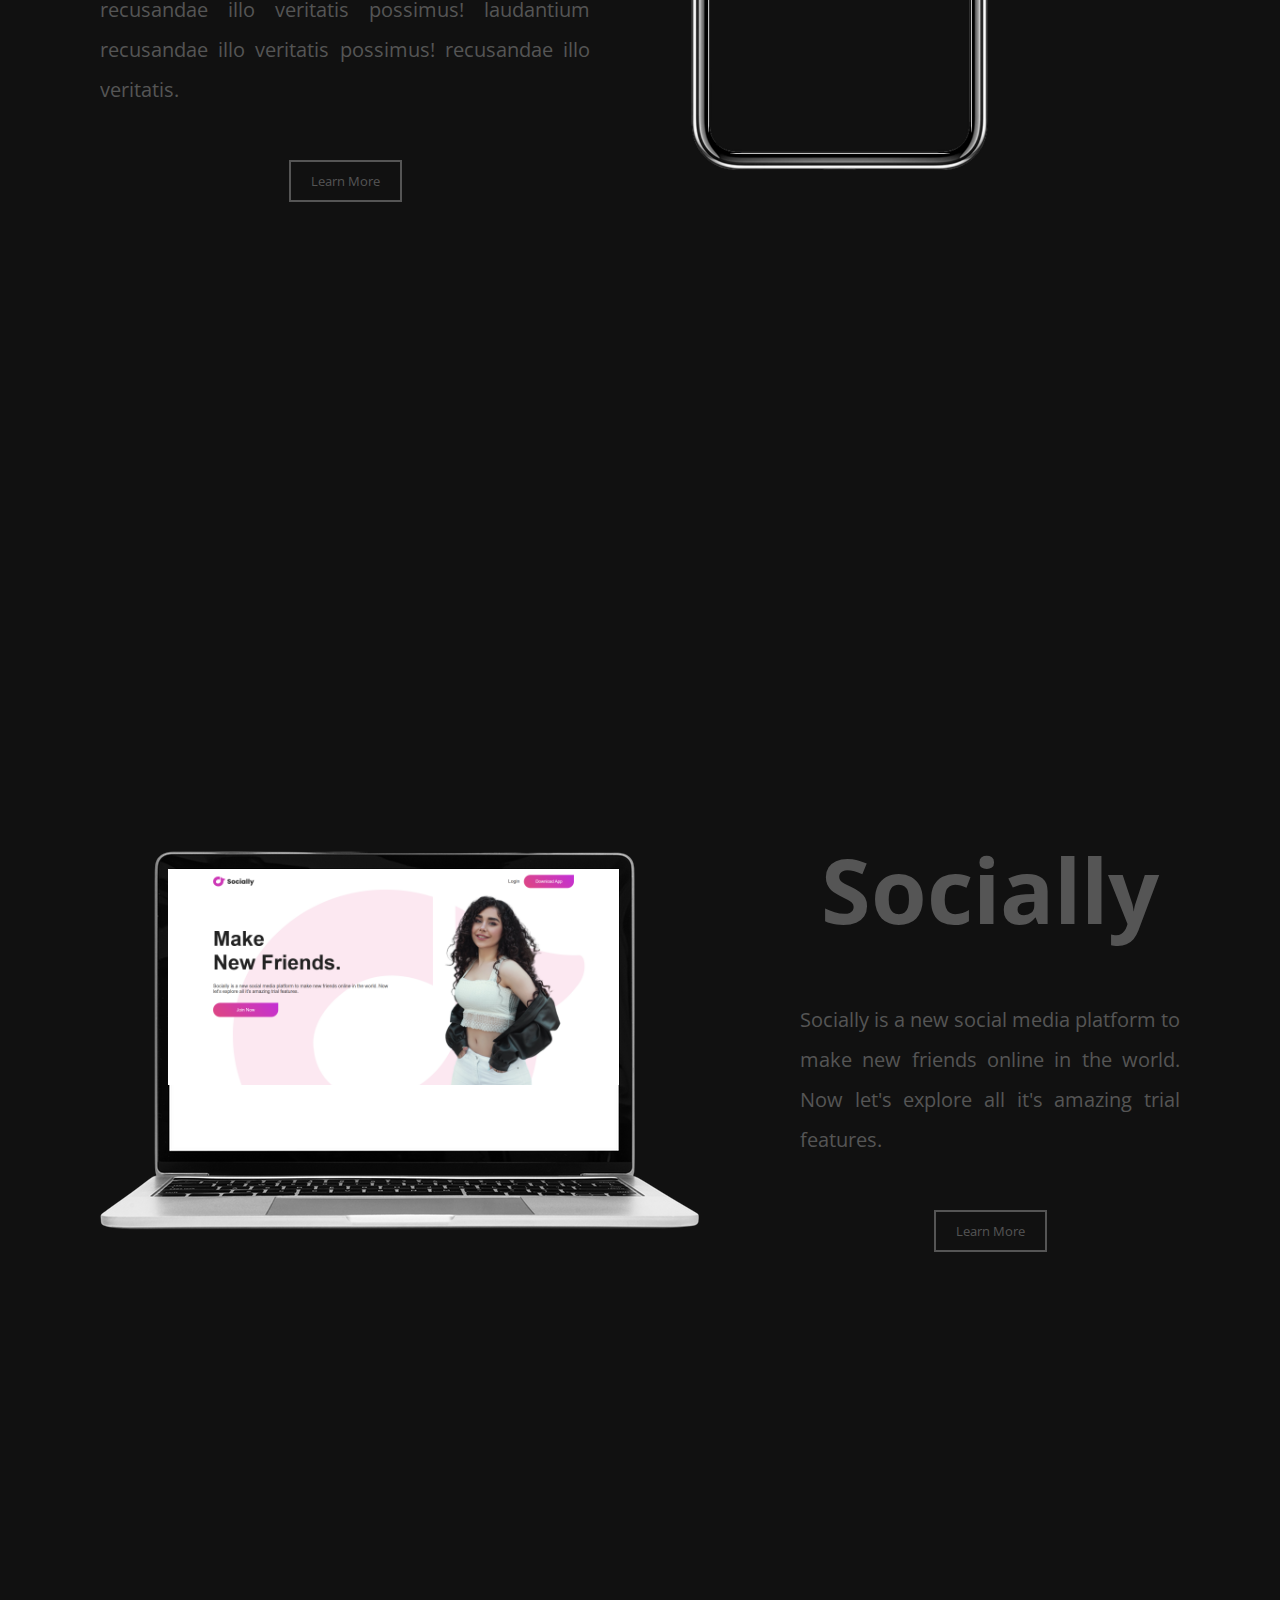
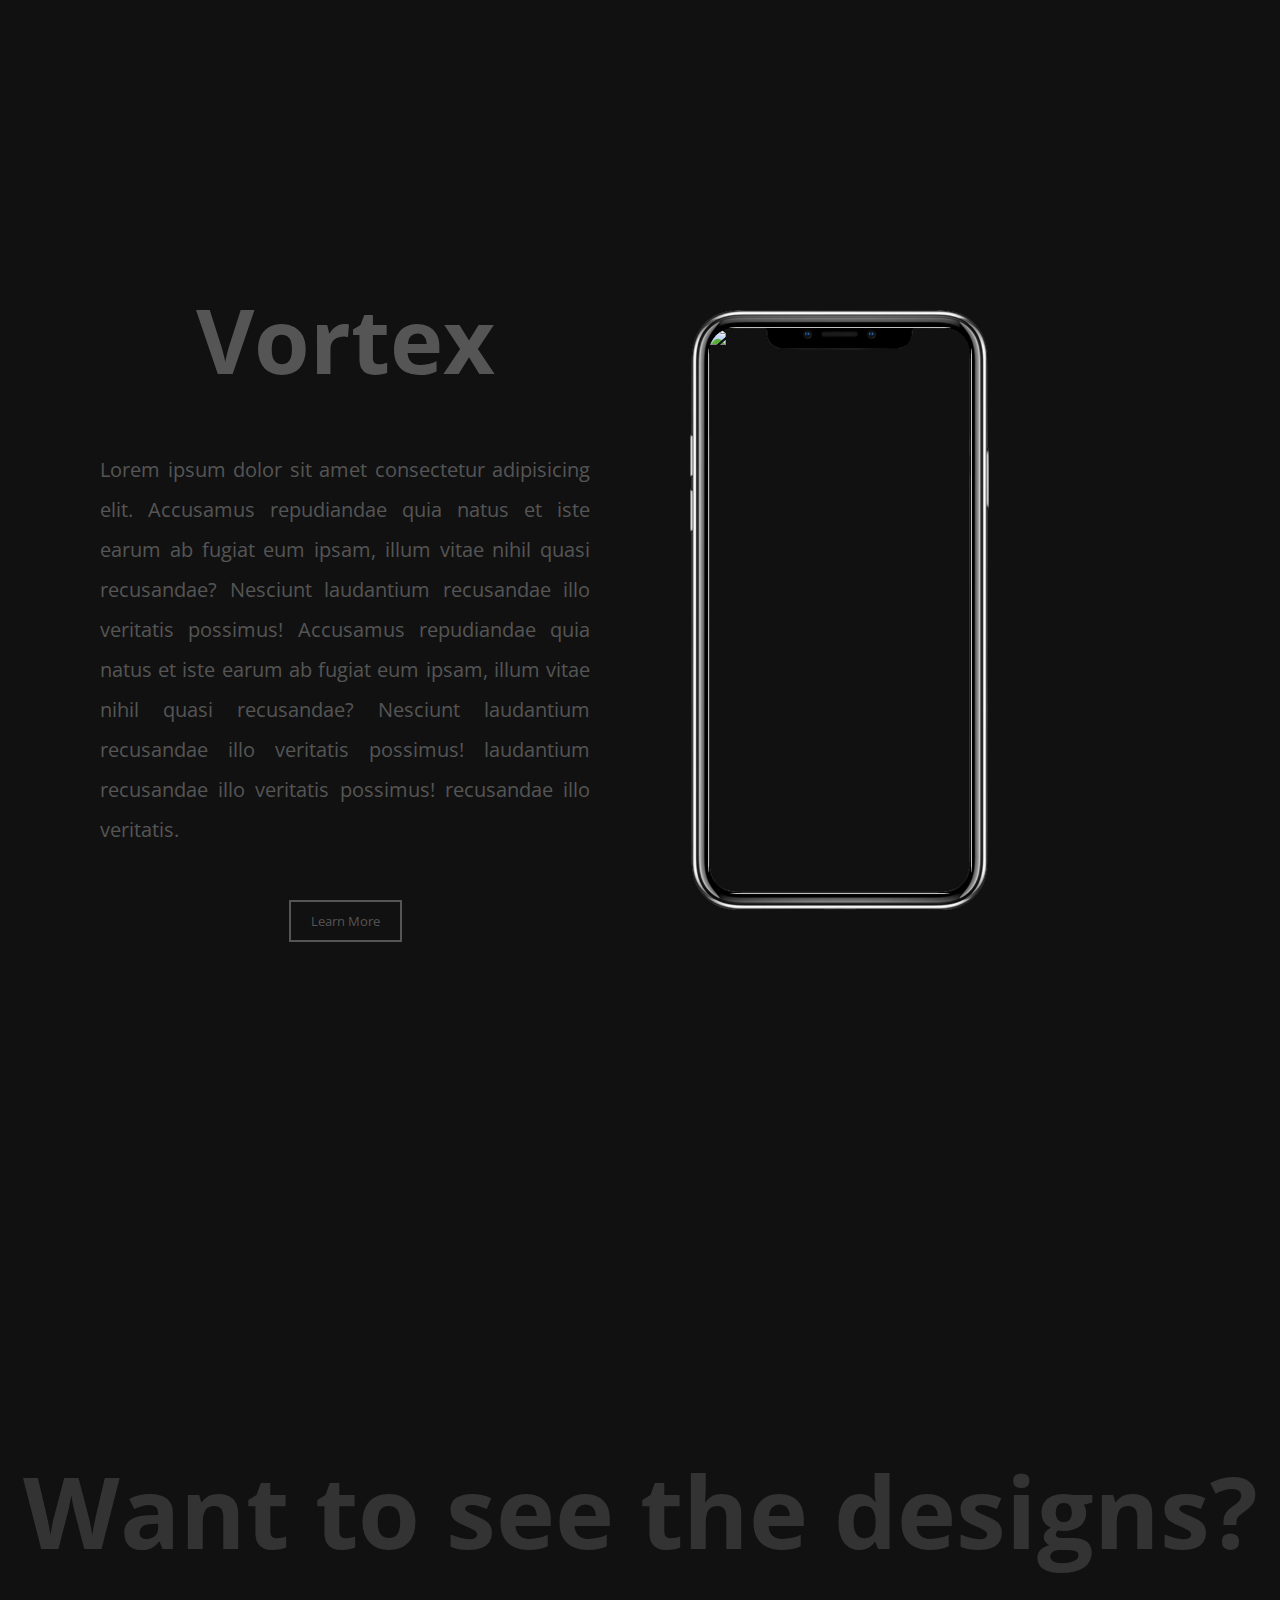
==== commit d68bf0bf: "v2.00.04" ====
--- a/index.html
+++ b/index.html
@@ -39,23 +39,7 @@
           <div class="phone">
             <img src="./img/phone.png" alt="" />
             <div class="phoneScreen">
-              <img src="./media/3.png.png" alt="" class="phoneApp" />
-            </div>
-          </div>
-          <div class="projectDetail">
-            <h1 class="projectTitle">Socialy</h1>
-            <p class="projectDesc">
-              Socially is a new social media platform to make new friends
-              online in the world. Now let's explore all it's amazing trial features.
-            </p>
-            <button class="projectButton">Learn More</button>
-          </div>
-        </div>
-        <div class="project">
-          <div class="laptop">
-            <img src="./img/laptop.png" alt="" />
-            <div class="laptopScreen">
-              <img src="./img/laptopApp.png" alt="" class="laptopApp" />
+              <img src="./img/phoneApp.png" alt="" class="phoneApp" />
             </div>
           </div>
           <div class="projectDetail">
@@ -68,6 +52,22 @@
               ab fugiat eum ipsam, illum vitae nihil quasi recusandae? Nesciunt
               laudantium recusandae illo veritatis possimus! laudantium
               recusandae illo veritatis possimus! recusandae illo veritatis.
+            </p>
+            <button class="projectButton">Learn More</button>
+          </div>
+        </div>
+        <div class="project">
+          <div class="laptop">
+            <img src="./img/laptop.png" alt="" />
+            <div class="laptopScreen">
+              <img src="./media/3.png" alt="" class="laptopApp" />
+            </div>
+          </div>
+          <div class="projectDetail">
+            <h1 class="projectTitle">Socially</h1>
+            <p class="projectDesc">
+              Socially is a new social media platform to make new friends
+              online in the world. Now let's explore all it's amazing trial features.
             </p>
             <button class="projectButton">Learn More</button>
           </div>
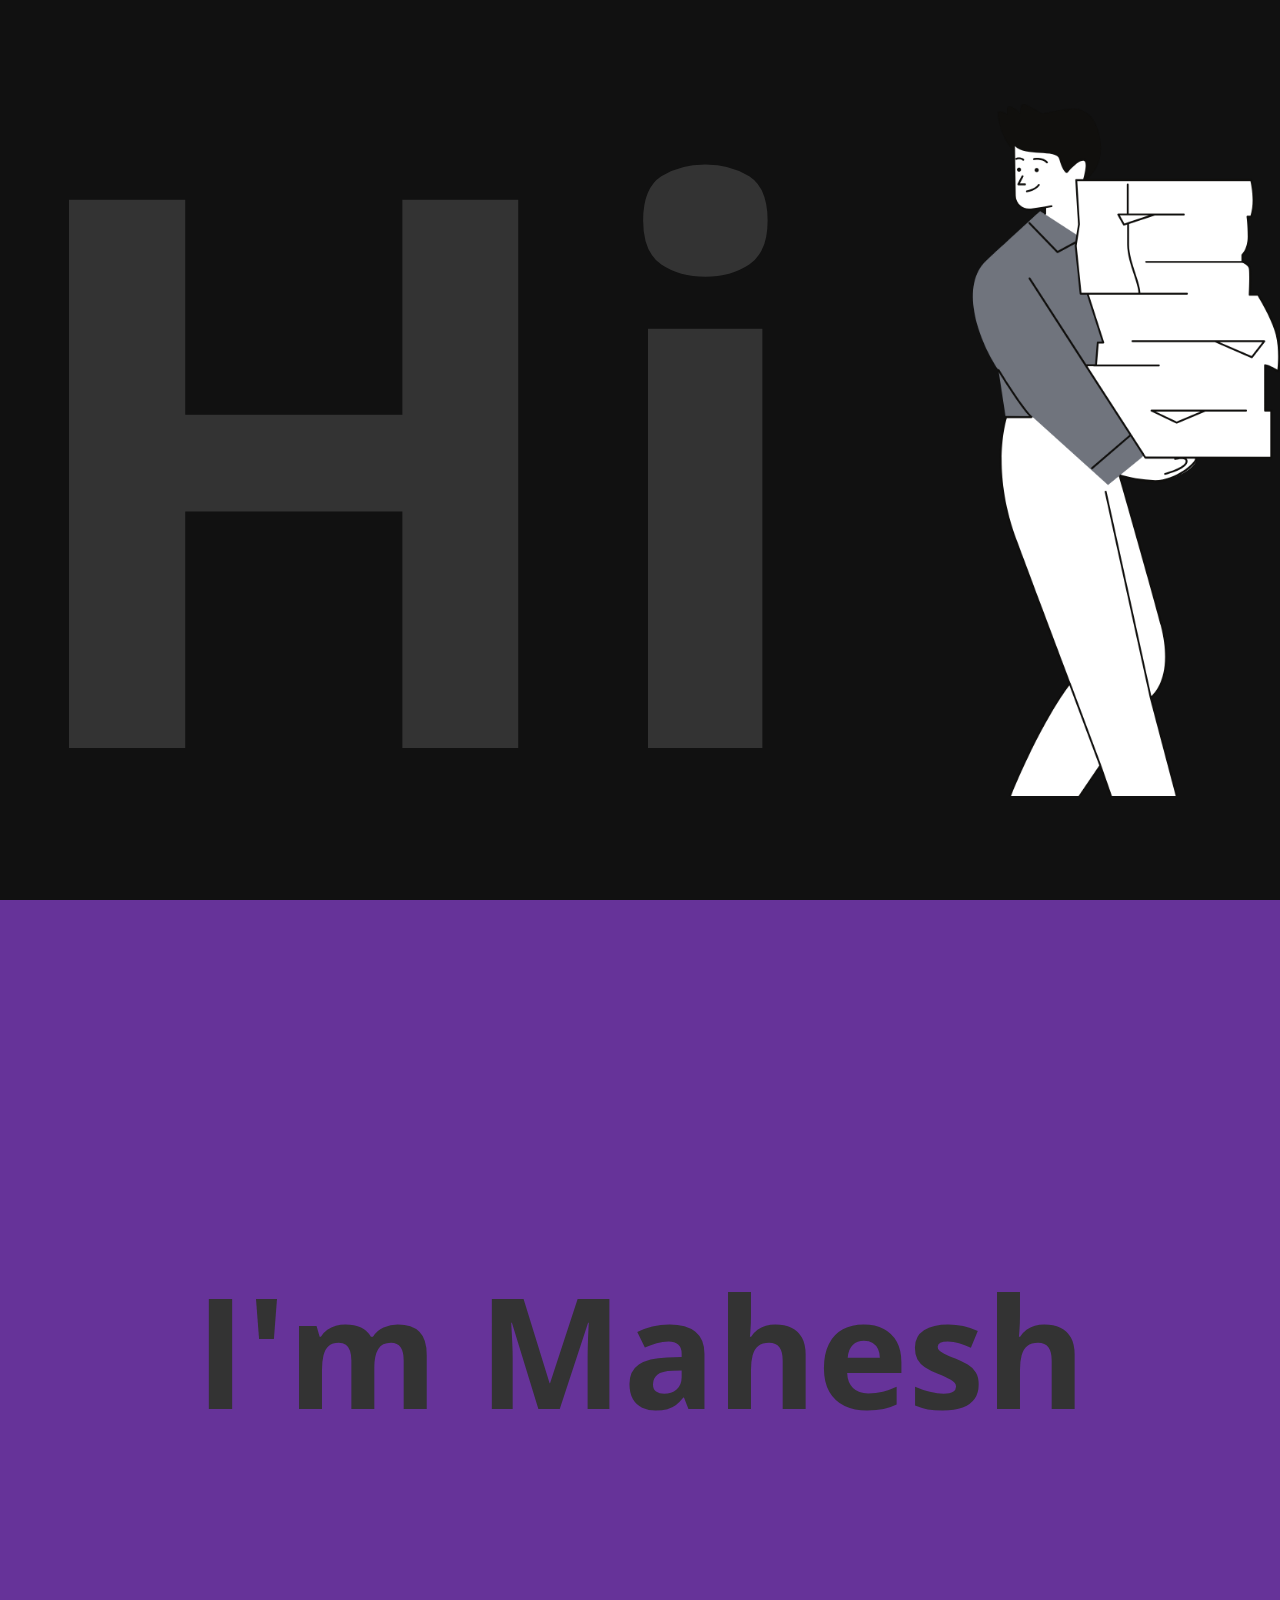
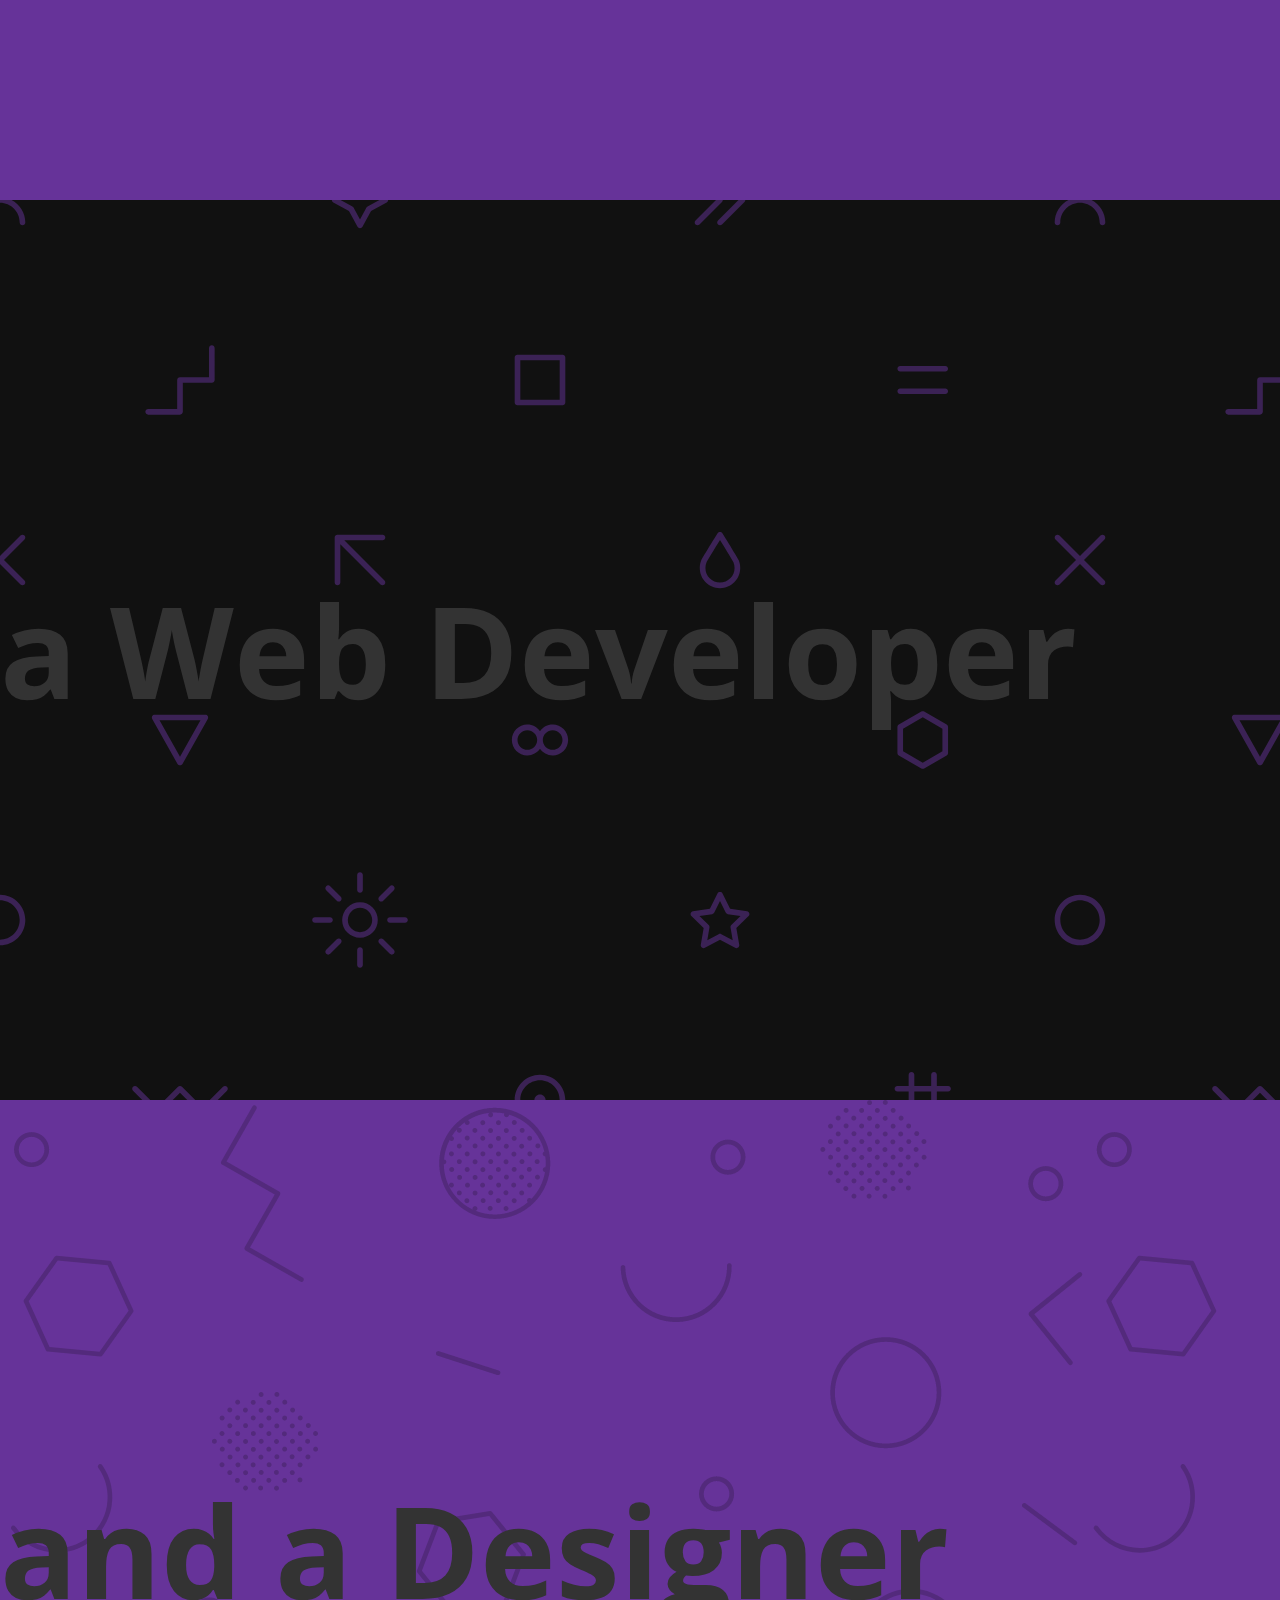
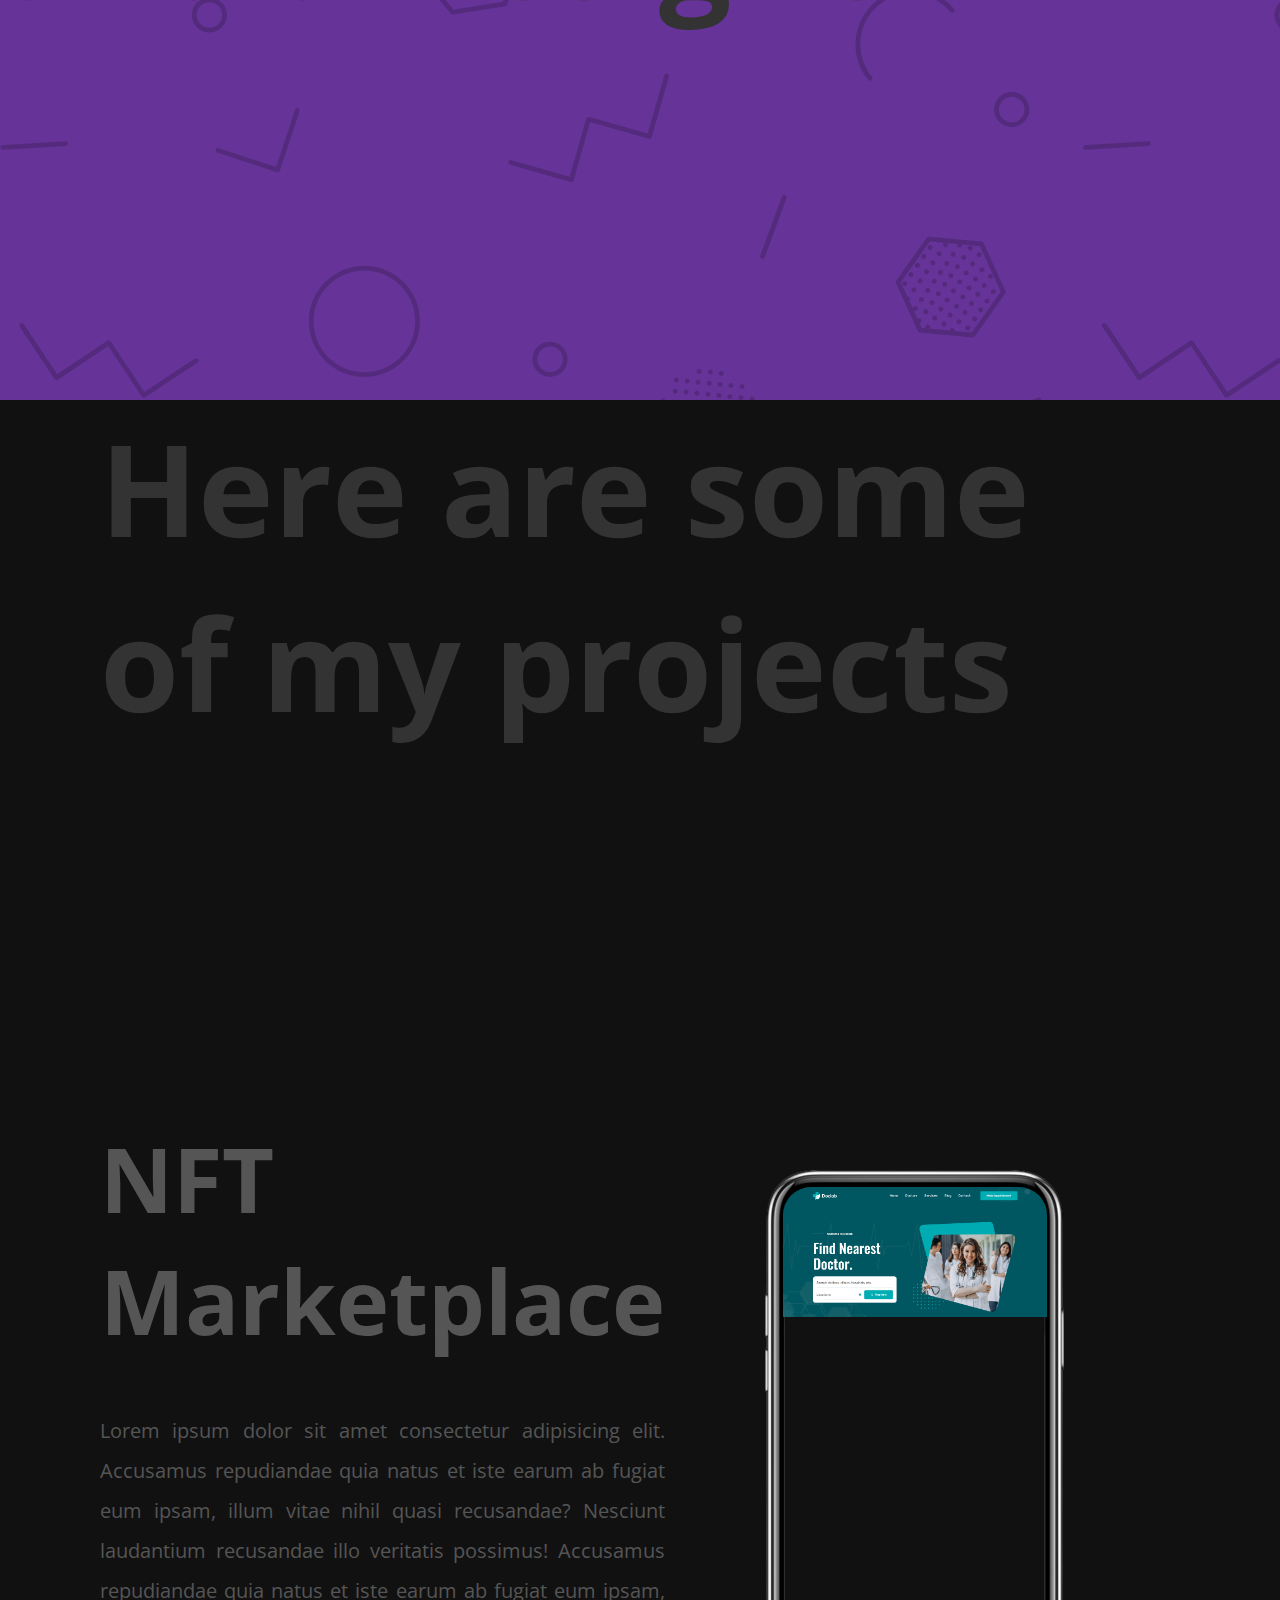
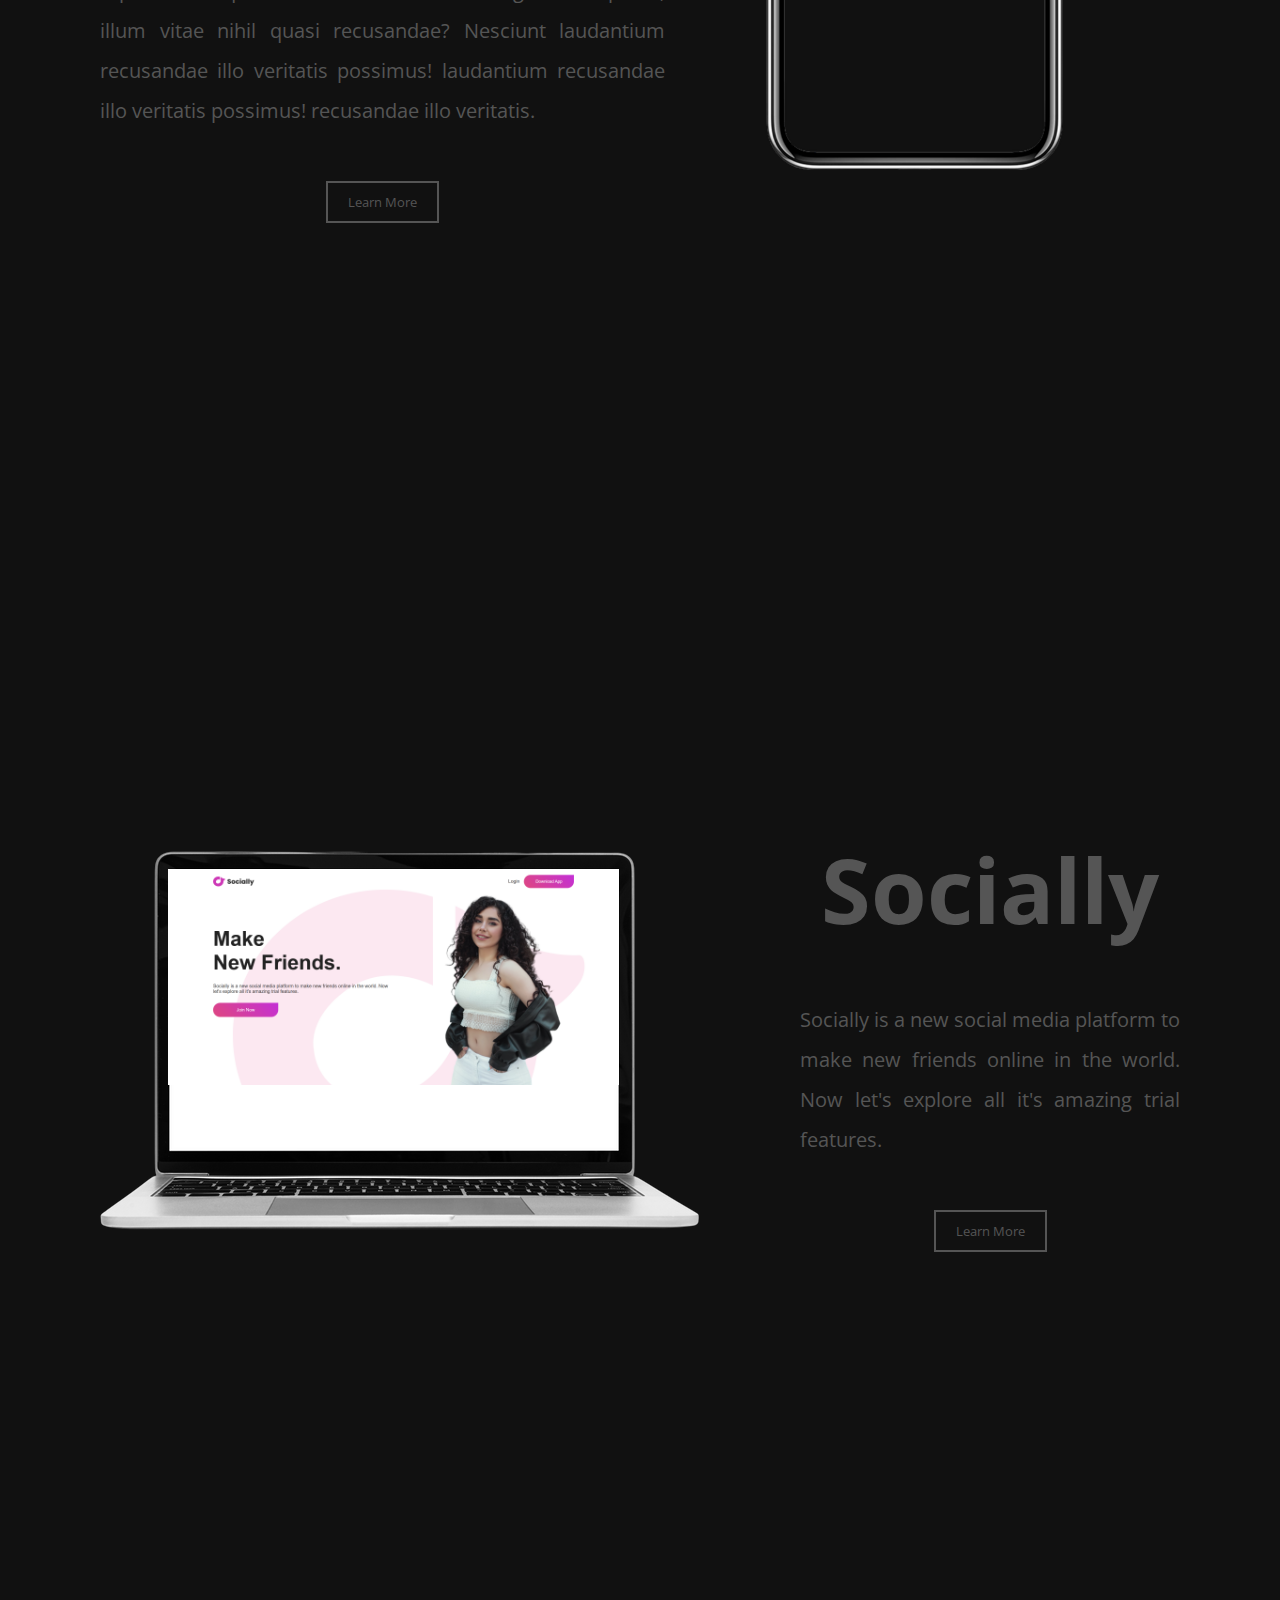
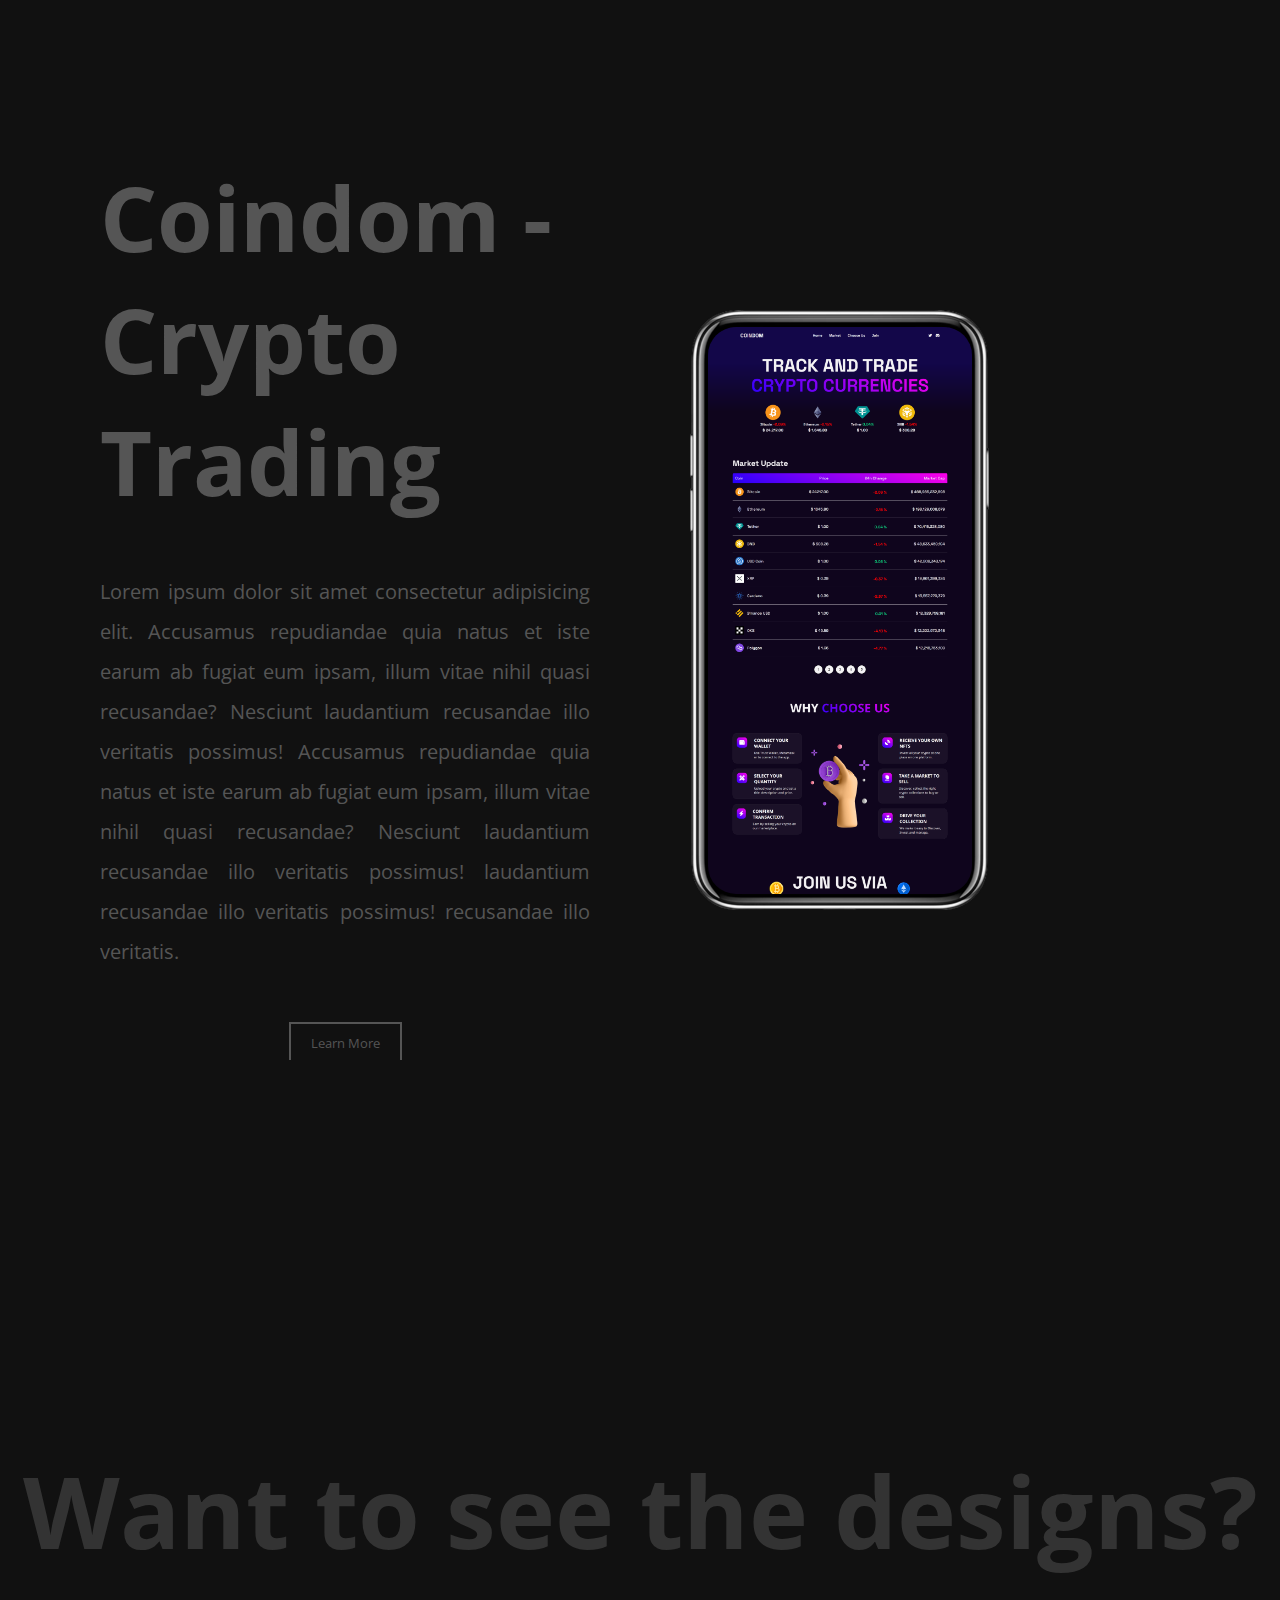
==== commit cbc3aa1c: "v2.00.05" ====
--- a/index.html
+++ b/index.html
@@ -37,13 +37,13 @@
         <h1 class="projectsTitle">Here are some of my projects</h1>
         <div class="project">
           <div class="phone">
-            <img src="./img/phone.png" alt="" />
+            <img src="./img/phone.png" alt=""/>
             <div class="phoneScreen">
-              <img src="./img/phoneApp.png" alt="" class="phoneApp" />
+              <img src="./media/8.png" alt="" class="phoneApp" />
             </div>
           </div>
           <div class="projectDetail">
-            <h1 class="projectTitle">Vortex</h1>
+            <h1 class="projectTitle">NFT Marketplace</h1>
             <p class="projectDesc">
               Lorem ipsum dolor sit amet consectetur adipisicing elit. Accusamus
               repudiandae quia natus et iste earum ab fugiat eum ipsam, illum
@@ -76,11 +76,11 @@
           <div class="phone">
             <img src="./img/phone.png" alt="" />
             <div class="phoneScreen">
-              <img src="./img/phoneApp.png" alt="" class="phoneApp" />
+              <img src="./media/coindom-full.c5fef9ca2f47e52897f8.png" alt="" class="phoneApp" />
             </div>
           </div>
           <div class="projectDetail">
-            <h1 class="projectTitle">Vortex</h1>
+            <h1 class="projectTitle">Coindom - Crypto Trading</h1>
             <p class="projectDesc">
               Lorem ipsum dolor sit amet consectetur adipisicing elit. Accusamus
               repudiandae quia natus et iste earum ab fugiat eum ipsam, illum
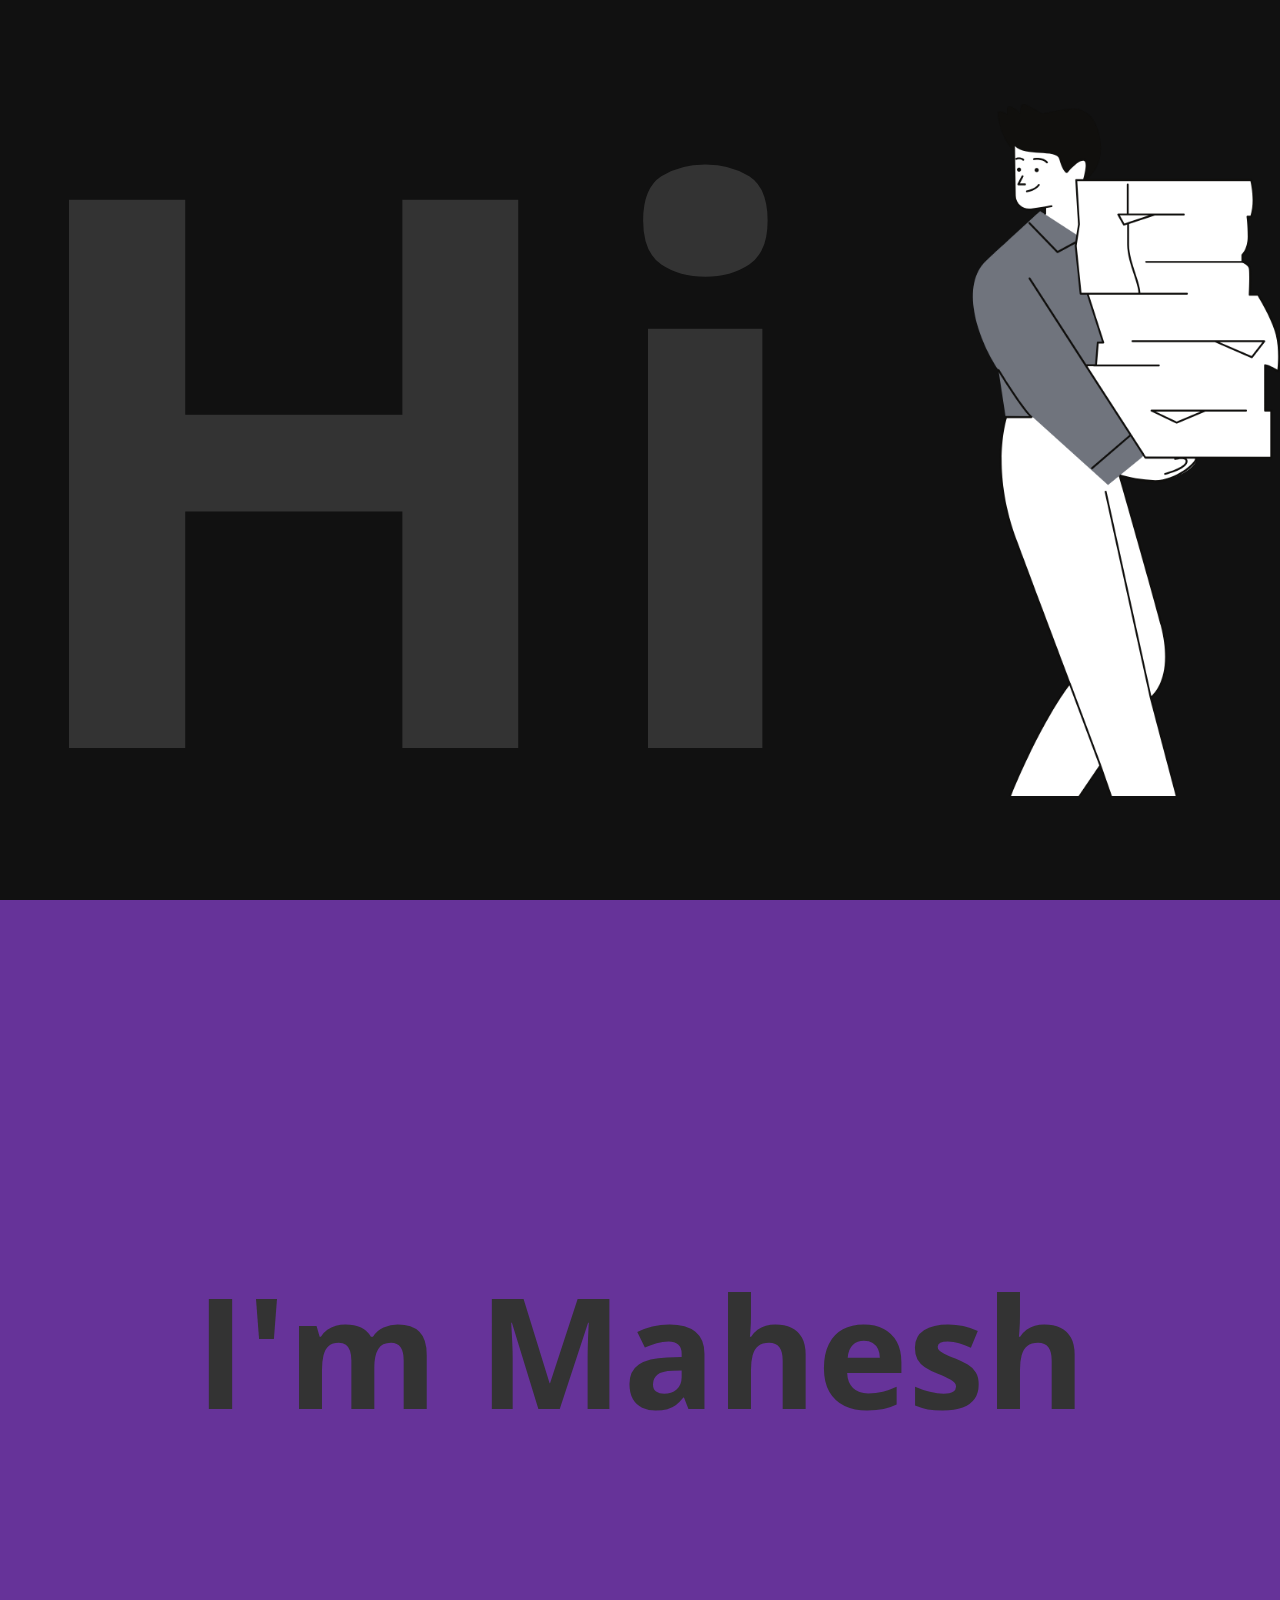
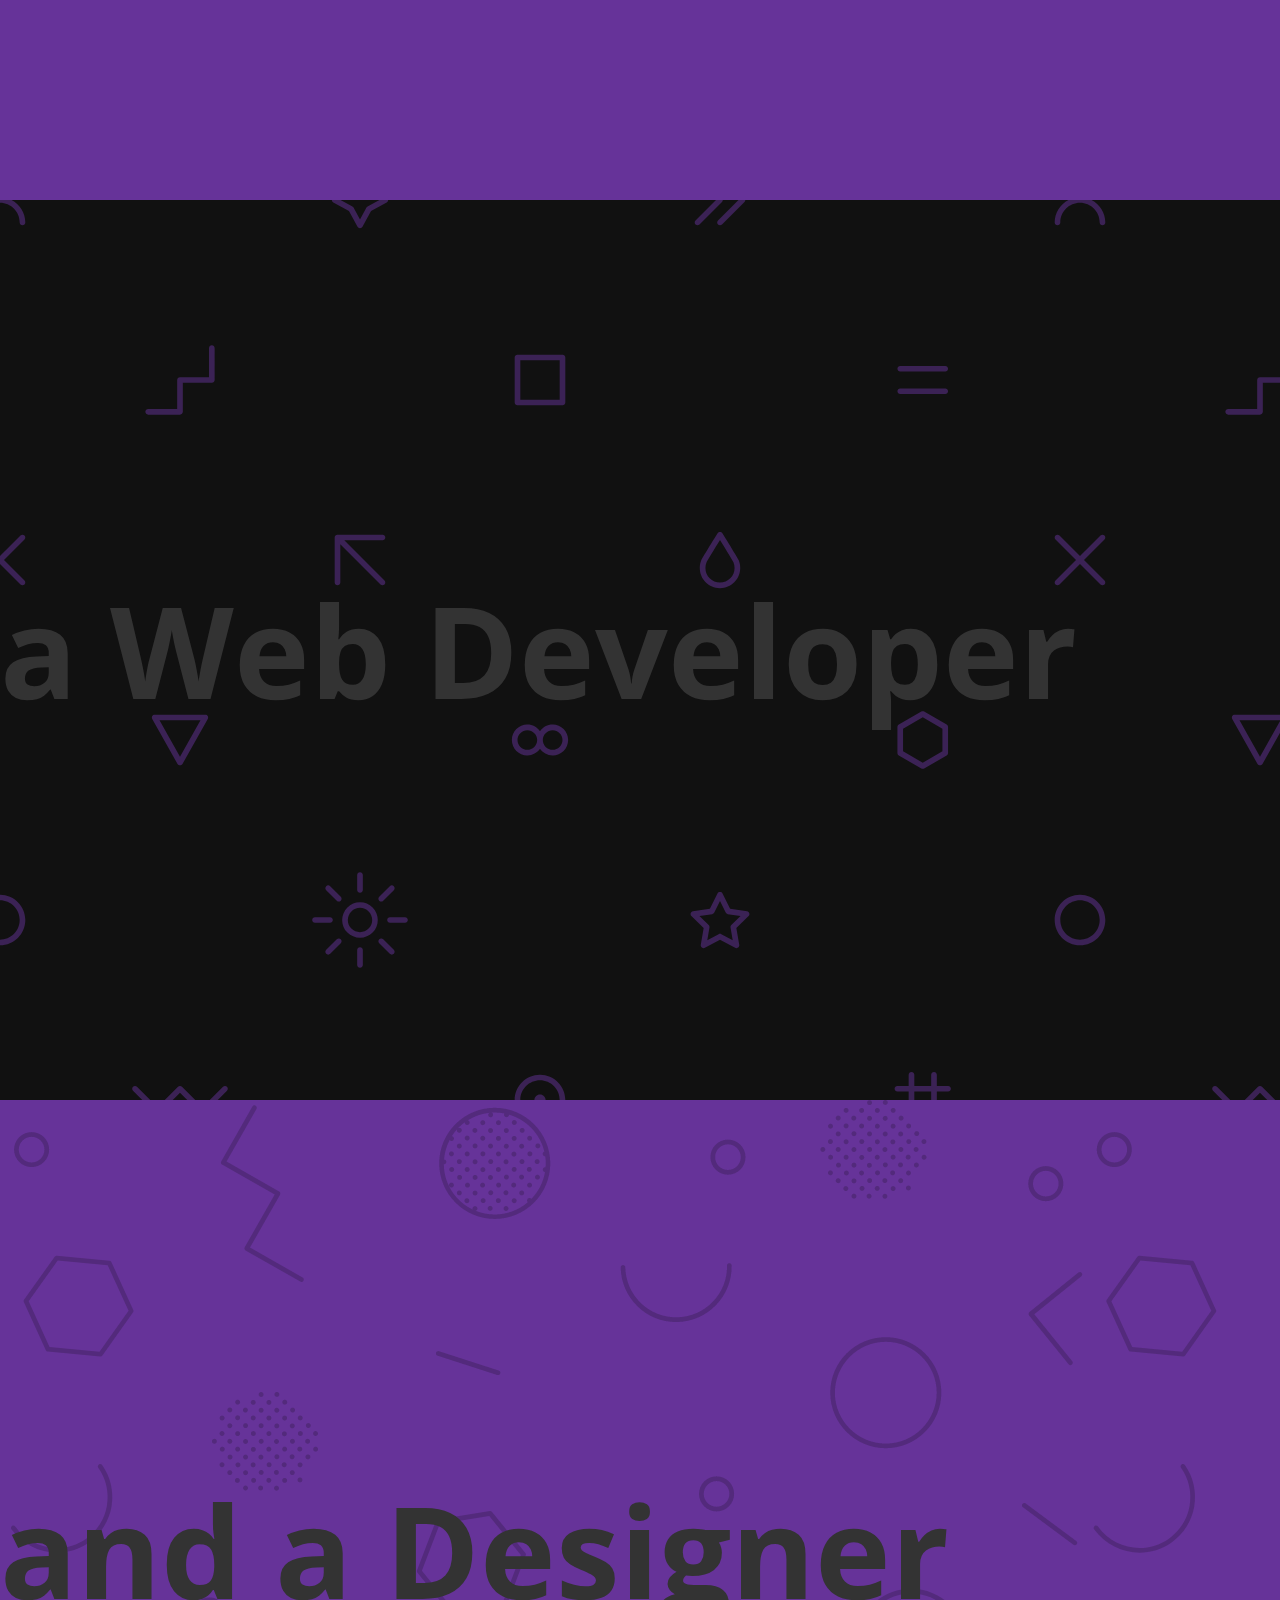
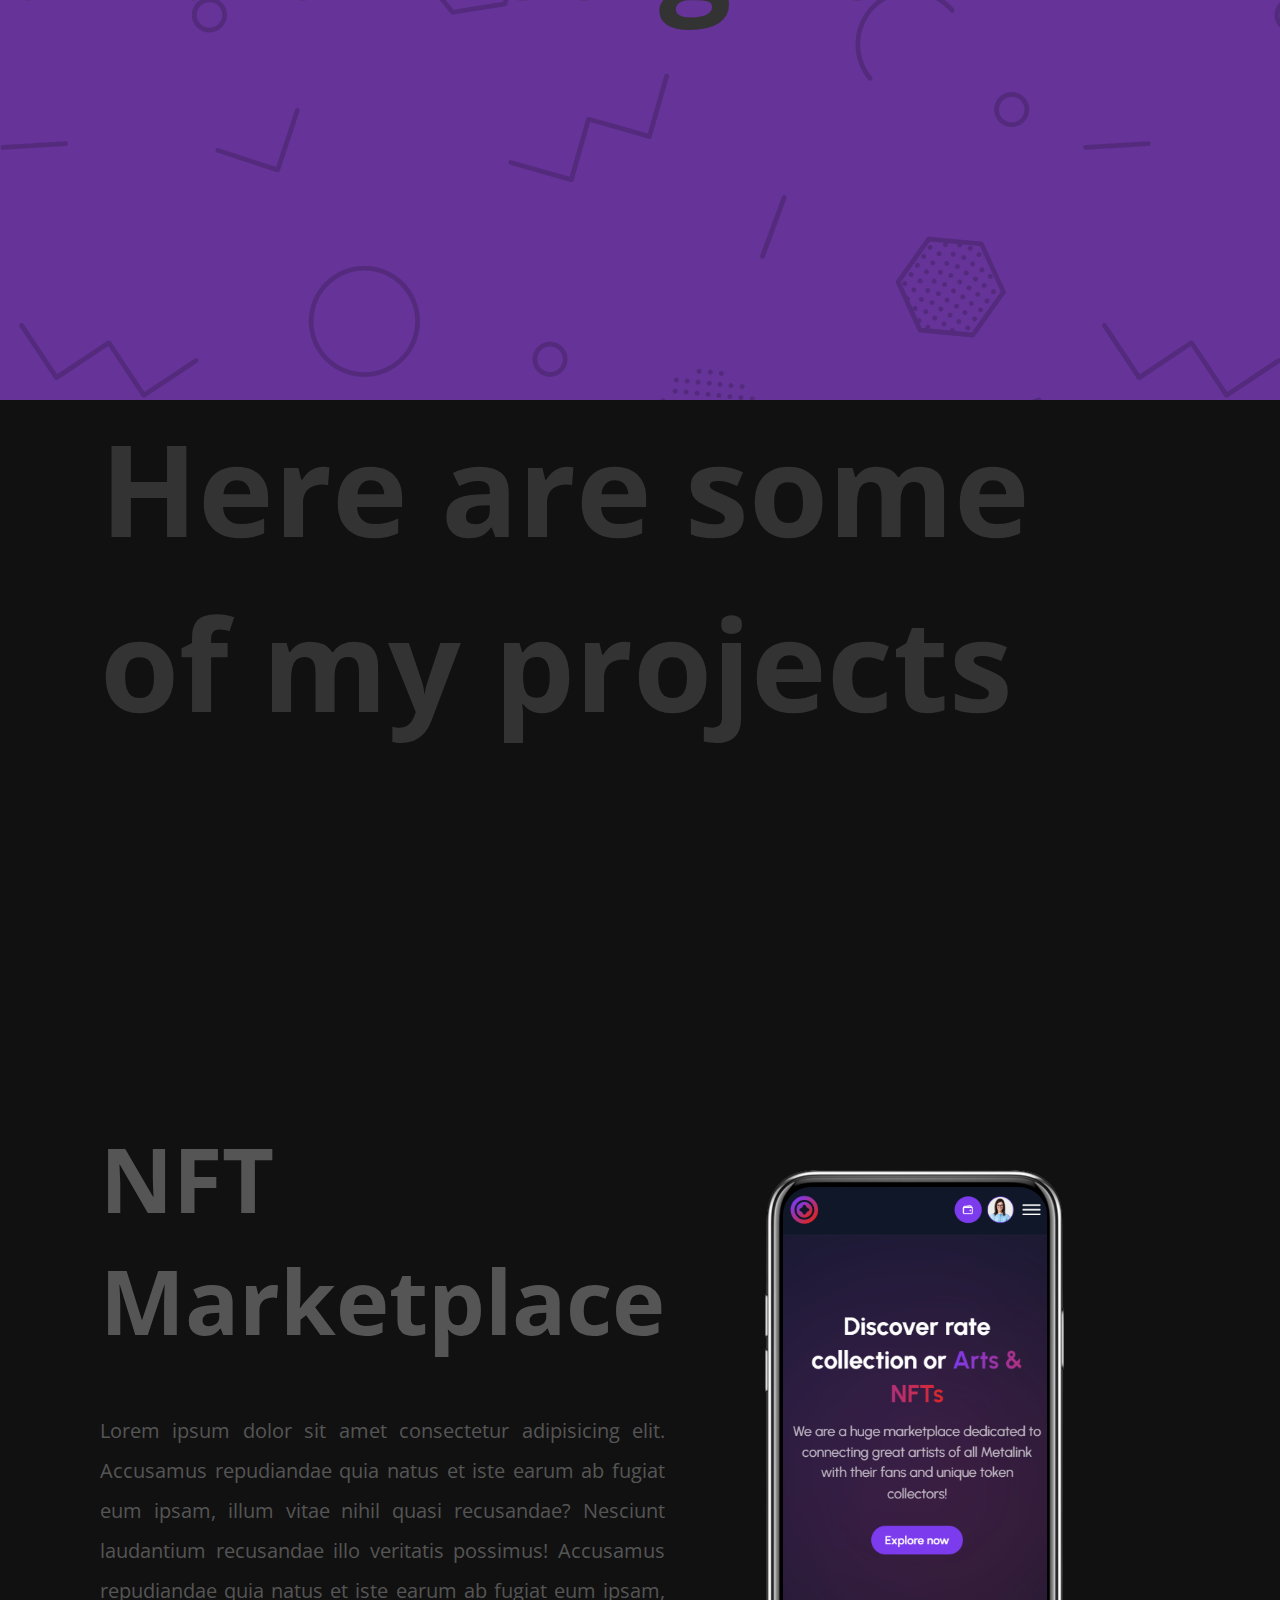
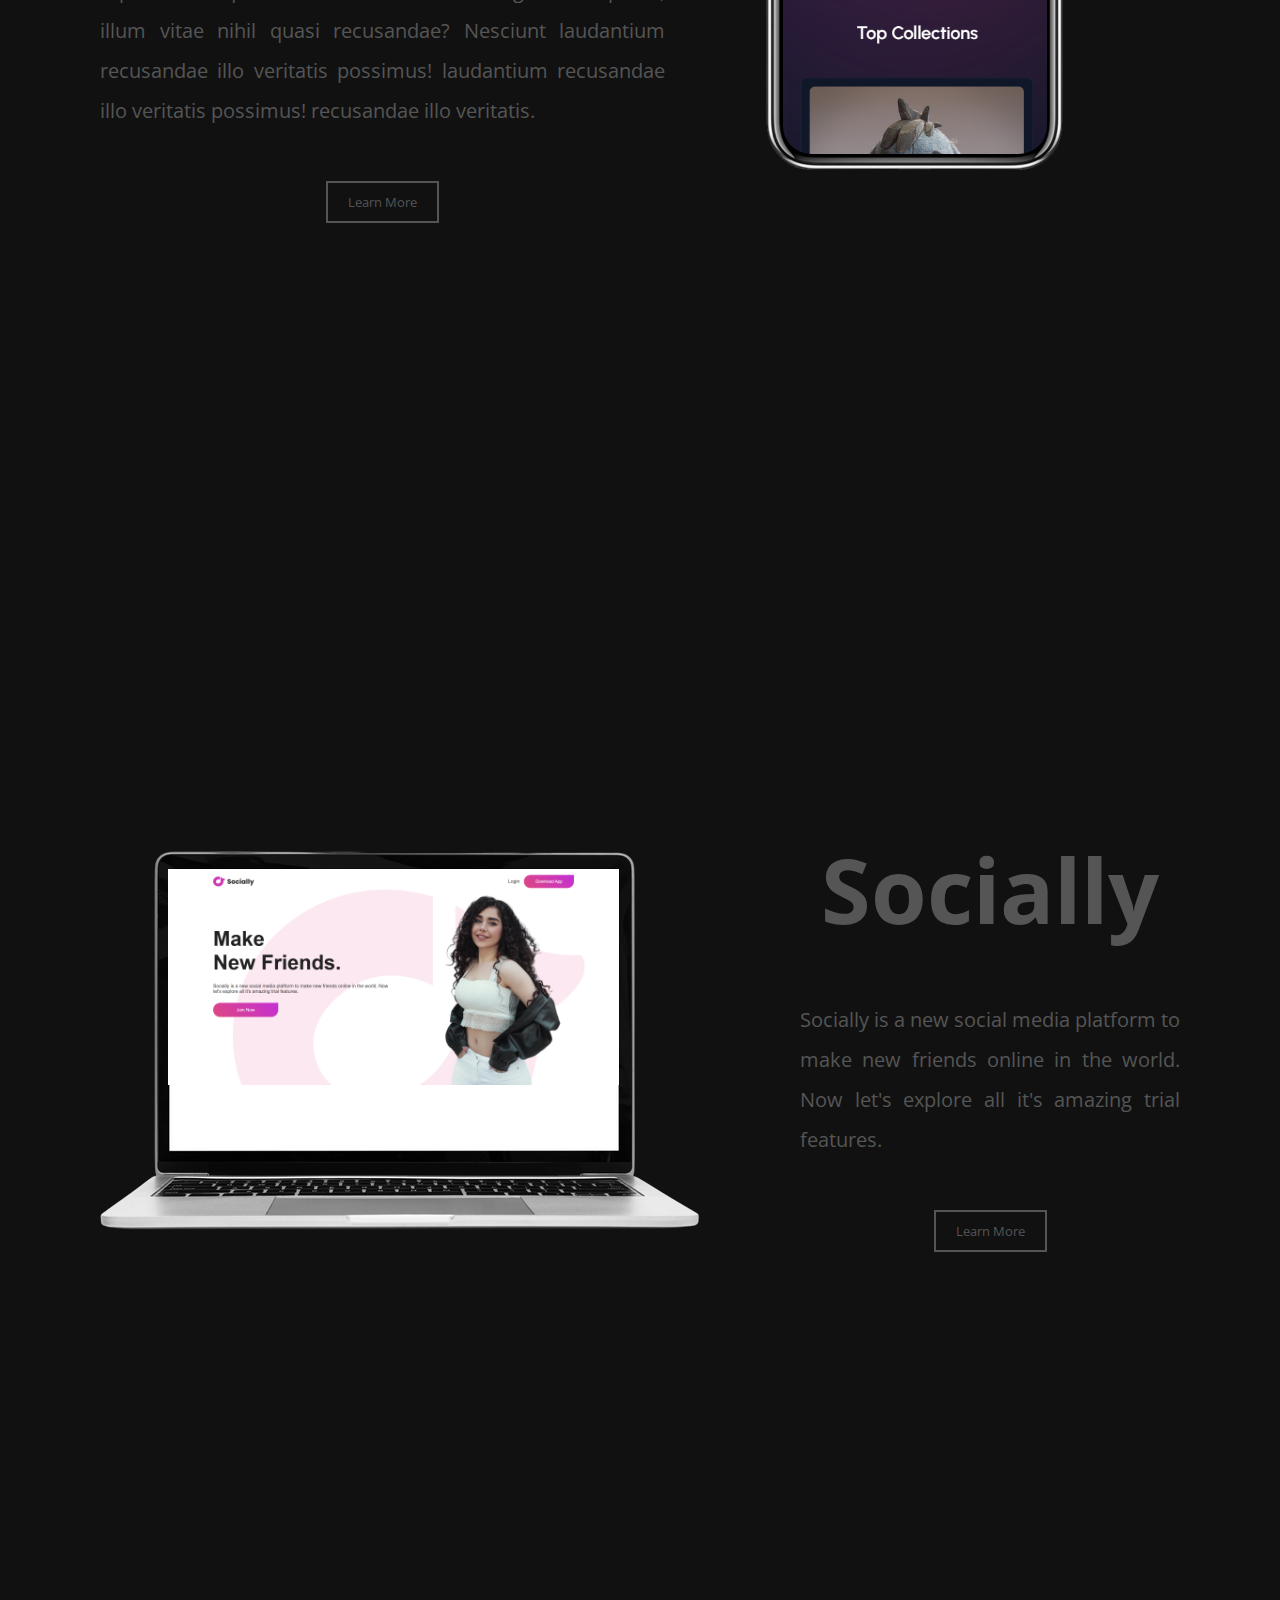
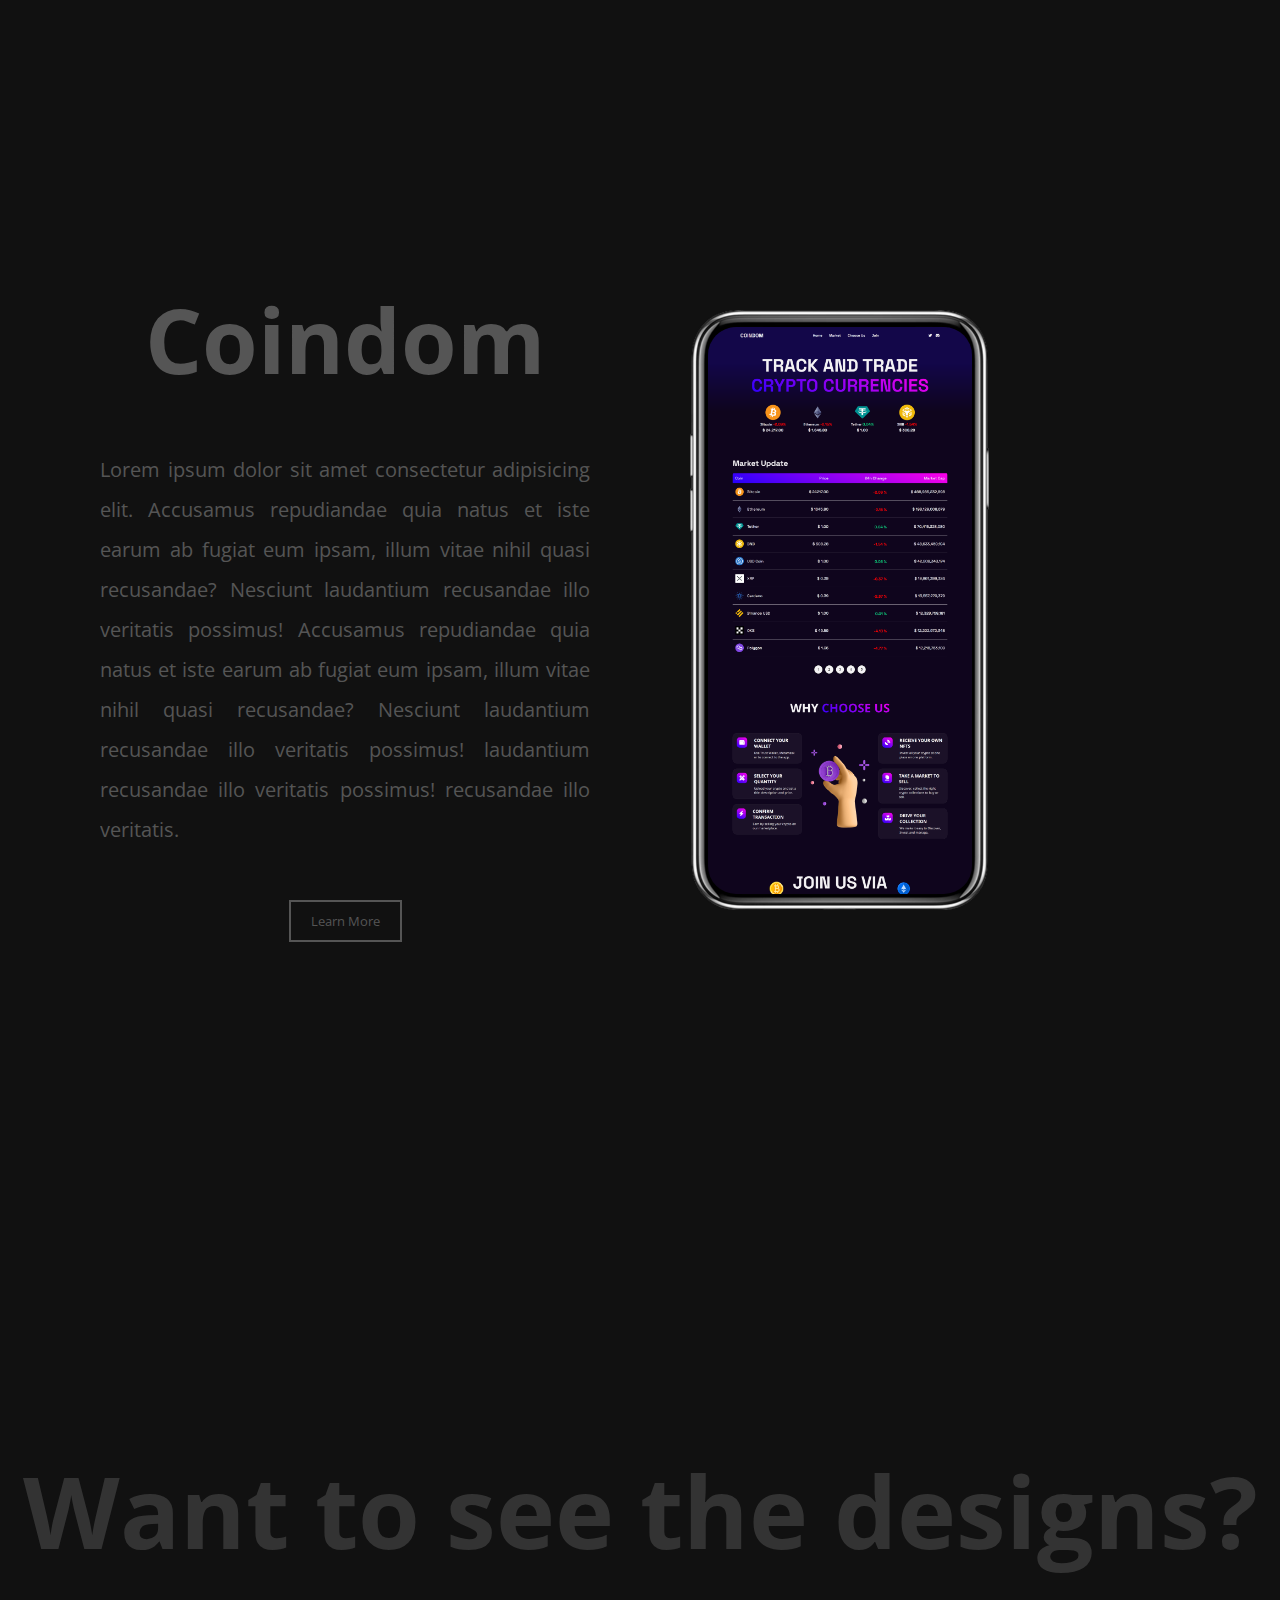
==== commit c627003b: "v2.00.05" ====
--- a/index.html
+++ b/index.html
@@ -39,7 +39,7 @@
           <div class="phone">
             <img src="./img/phone.png" alt=""/>
             <div class="phoneScreen">
-              <img src="./media/8.png" alt="" class="phoneApp" />
+              <img src="./media/9.png" alt="" class="phoneApp" />
             </div>
           </div>
           <div class="projectDetail">
@@ -80,7 +80,7 @@
             </div>
           </div>
           <div class="projectDetail">
-            <h1 class="projectTitle">Coindom - Crypto Trading</h1>
+            <h1 class="projectTitle">Coindom </h1>
             <p class="projectDesc">
               Lorem ipsum dolor sit amet consectetur adipisicing elit. Accusamus
               repudiandae quia natus et iste earum ab fugiat eum ipsam, illum
